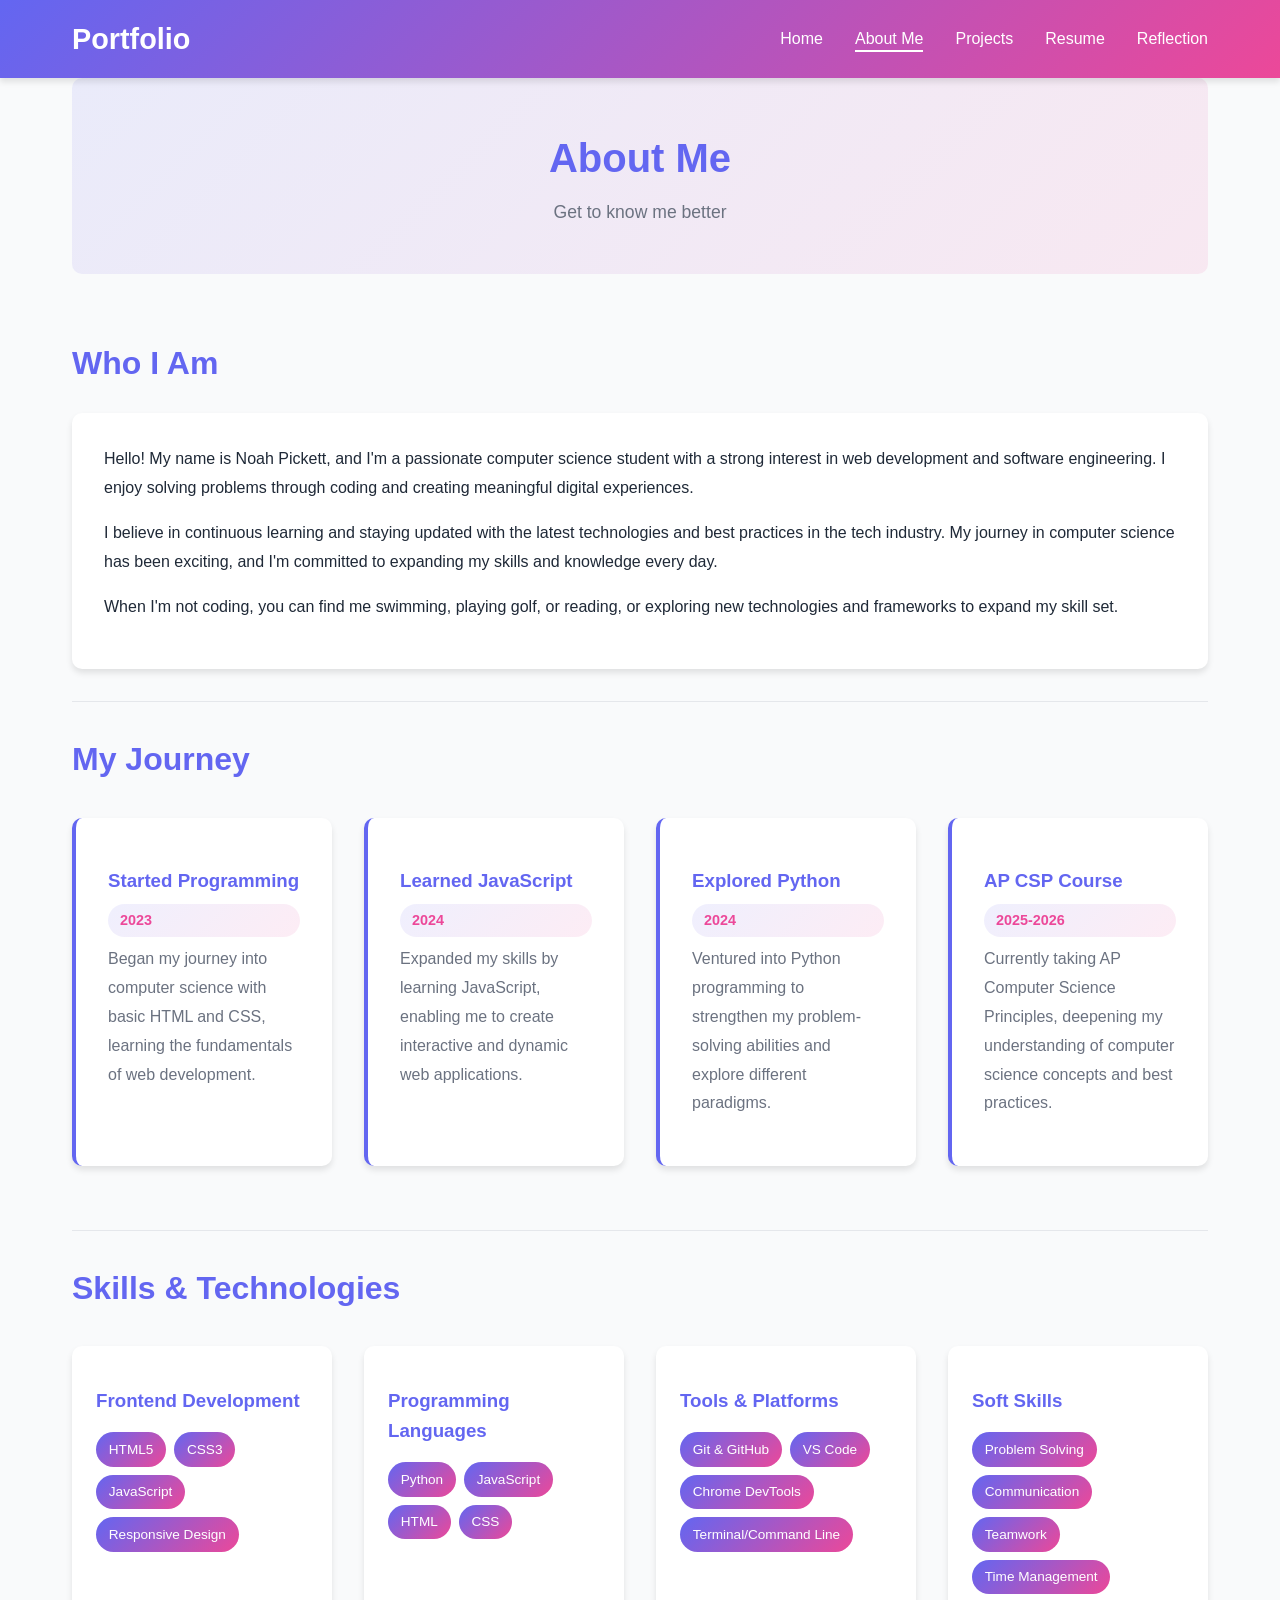
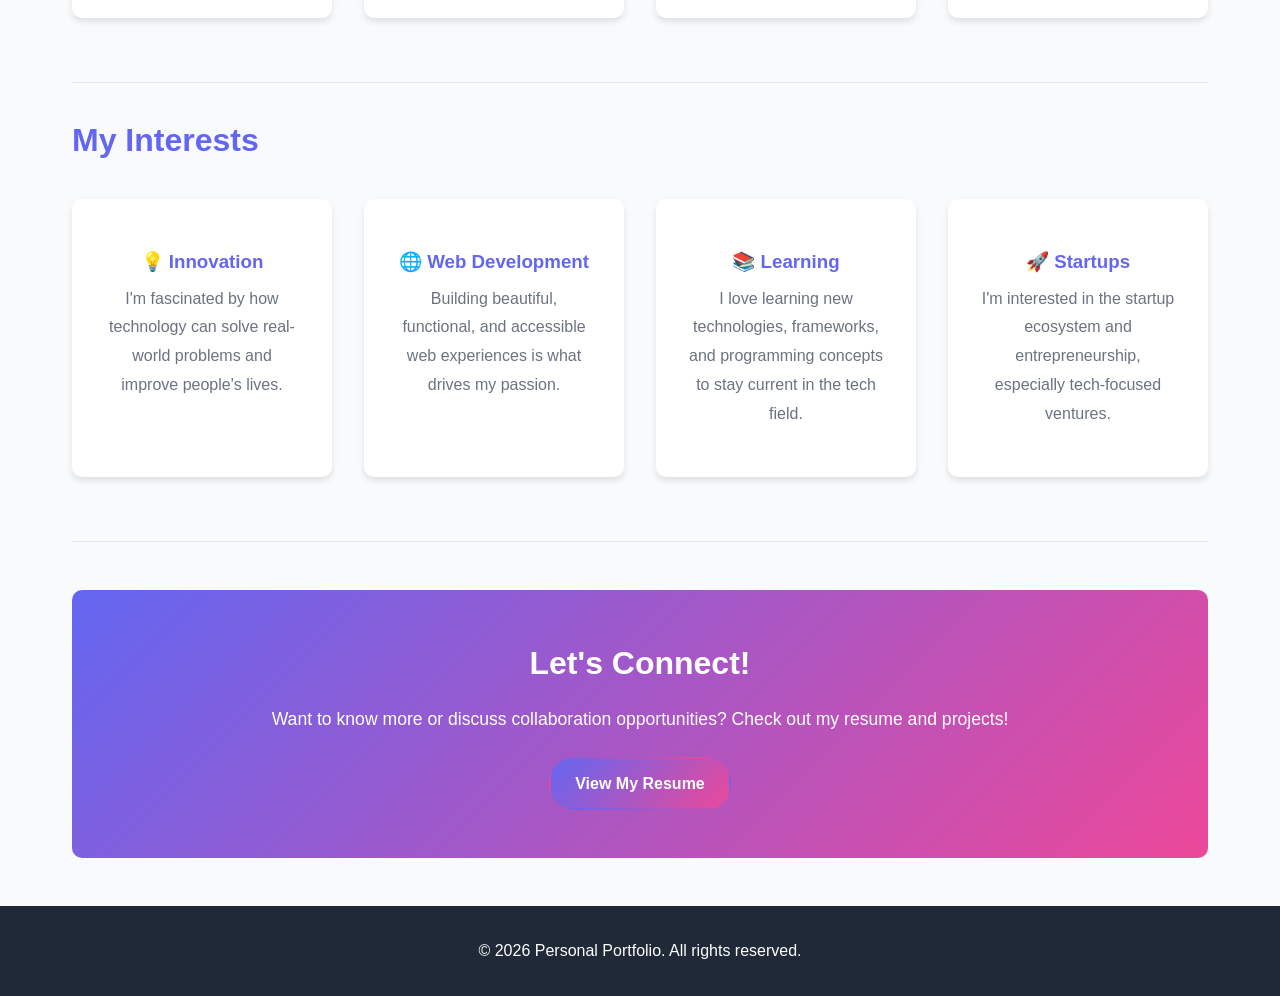
==== about.html @ c760e807 "Update about.html with personal information: name Noah Pickett and hobbies (swimming, golf, reading)" ====
<!DOCTYPE html>
<html lang="en">
<head>
    <meta charset="UTF-8">
    <meta name="viewport" content="width=device-width, initial-scale=1.0">
    <title>About Me - Personal Portfolio</title>
    <link rel="stylesheet" href="styles.css">
</head>
<body>
    <nav class="navbar">
        <div class="nav-container">
            <div class="logo">Portfolio</div>
            <ul class="nav-menu">
                <li><a href="index.html" class="nav-link">Home</a></li>
                <li><a href="about.html" class="nav-link active">About Me</a></li>
                <li><a href="projects.html" class="nav-link">Projects</a></li>
                <li><a href="resume.html" class="nav-link">Resume</a></li>
                <li><a href="reflection.html" class="nav-link">Reflection</a></li>
            </ul>
        </div>
    </nav>

    <main>
        <!-- Page Header -->
        <section class="page-header">
            <h1>About Me</h1>
            <p>Get to know me better</p>
        </section>

        <!-- Introduction -->
        <section class="content-section">
            <h2>Who I Am</h2>
            <div class="content-wrapper">
                <div class="content-text">
                    <p>Hello! My name is Noah Pickett, and I'm a passionate computer science student with a strong interest in web development and software engineering. I enjoy solving problems through coding and creating meaningful digital experiences.</p>
                    <p>I believe in continuous learning and staying updated with the latest technologies and best practices in the tech industry. My journey in computer science has been exciting, and I'm committed to expanding my skills and knowledge every day.</p>
                    <p>When I'm not coding, you can find me swimming, playing golf, or reading, or exploring new technologies and frameworks to expand my skill set.</p>
                </div>
            </div>
        </section>

        <!-- My Journey -->
        <section class="content-section">
            <h2>My Journey</h2>
            <div class="timeline">
                <div class="timeline-item">
                    <h3>Started Programming</h3>
                    <p class="year">2023</p>
                    <p>Began my journey into computer science with basic HTML and CSS, learning the fundamentals of web development.</p>
                </div>
                <div class="timeline-item">
                    <h3>Learned JavaScript</h3>
                    <p class="year">2024</p>
                    <p>Expanded my skills by learning JavaScript, enabling me to create interactive and dynamic web applications.</p>
                </div>
                <div class="timeline-item">
                    <h3>Explored Python</h3>
                    <p class="year">2024</p>
                    <p>Ventured into Python programming to strengthen my problem-solving abilities and explore different paradigms.</p>
                </div>
                <div class="timeline-item">
                    <h3>AP CSP Course</h3>
                    <p class="year">2025-2026</p>
                    <p>Currently taking AP Computer Science Principles, deepening my understanding of computer science concepts and best practices.</p>
                </div>
            </div>
        </section>

        <!-- Skills & Technologies -->
        <section class="content-section">
            <h2>Skills & Technologies</h2>
            <div class="skills-container">
                <div class="skill-category">
                    <h3>Frontend Development</h3>
                    <div class="skill-list">
                        <span class="skill-tag">HTML5</span>
                        <span class="skill-tag">CSS3</span>
                        <span class="skill-tag">JavaScript</span>
                        <span class="skill-tag">Responsive Design</span>
                    </div>
                </div>
                <div class="skill-category">
                    <h3>Programming Languages</h3>
                    <div class="skill-list">
                        <span class="skill-tag">Python</span>
                        <span class="skill-tag">JavaScript</span>
                        <span class="skill-tag">HTML</span>
                        <span class="skill-tag">CSS</span>
                    </div>
                </div>
                <div class="skill-category">
                    <h3>Tools & Platforms</h3>
                    <div class="skill-list">
                        <span class="skill-tag">Git & GitHub</span>
                        <span class="skill-tag">VS Code</span>
                        <span class="skill-tag">Chrome DevTools</span>
                        <span class="skill-tag">Terminal/Command Line</span>
                    </div>
                </div>
                <div class="skill-category">
                    <h3>Soft Skills</h3>
                    <div class="skill-list">
                        <span class="skill-tag">Problem Solving</span>
                        <span class="skill-tag">Communication</span>
                        <span class="skill-tag">Teamwork</span>
                        <span class="skill-tag">Time Management</span>
                    </div>
                </div>
            </div>
        </section>

        <!-- Interests -->
        <section class="content-section">
            <h2>My Interests</h2>
            <div class="interests-grid">
                <div class="interest-card">
                    <h3>💡 Innovation</h3>
                    <p>I'm fascinated by how technology can solve real-world problems and improve people's lives.</p>
                </div>
                <div class="interest-card">
                    <h3>🌐 Web Development</h3>
                    <p>Building beautiful, functional, and accessible web experiences is what drives my passion.</p>
                </div>
                <div class="interest-card">
                    <h3>📚 Learning</h3>
                    <p>I love learning new technologies, frameworks, and programming concepts to stay current in the tech field.</p>
                </div>
                <div class="interest-card">
                    <h3>🚀 Startups</h3>
                    <p>I'm interested in the startup ecosystem and entrepreneurship, especially tech-focused ventures.</p>
                </div>
            </div>
        </section>

        <!-- Call to Action -->
        <section class="cta">
            <h2>Let's Connect!</h2>
            <p>Want to know more or discuss collaboration opportunities? Check out my resume and projects!</p>
            <a href="resume.html" class="btn btn-primary">View My Resume</a>
        </section>
    </main>

    <footer>
        <p>&copy; 2026 Personal Portfolio. All rights reserved.</p>
    </footer>
</body>
</html>
---- styles.css ----
/* ===============================
   CSS VARIABLES & ROOT STYLES
   =============================== */

:root {
    --primary-color: #6366f1;
    --secondary-color: #ec4899;
    --text-color: #1f2937;
    --light-text: #6b7280;
    --background-color: #f9fafb;
    --white: #ffffff;
    --border-color: #e5e7eb;
    --shadow: 0 4px 6px rgba(0, 0, 0, 0.1);
    --shadow-lg: 0 10px 25px rgba(0, 0, 0, 0.1);
}

/* ===============================
   GLOBAL STYLES
   =============================== */

* {
    margin: 0;
    padding: 0;
    box-sizing: border-box;
}

html {
    scroll-behavior: smooth;
}

body {
    font-family: 'Segoe UI', Tahoma, Geneva, Verdana, sans-serif;
    color: var(--text-color);
    background-color: var(--background-color);
    line-height: 1.6;
}

hr {
    border: none;
    border-top: 2px solid var(--border-color);
    margin: 2rem 0;
}

/* ===============================
   NAVIGATION BAR
   =============================== */

.navbar {
    background: linear-gradient(135deg, var(--primary-color), var(--secondary-color));
    padding: 1rem 0;
    position: sticky;
    top: 0;
    z-index: 100;
    box-shadow: var(--shadow);
}

.nav-container {
    max-width: 1200px;
    margin: 0 auto;
    display: flex;
    justify-content: space-between;
    align-items: center;
    padding: 0 2rem;
}

.logo {
    font-size: 1.8rem;
    font-weight: bold;
    color: var(--white);
    text-decoration: none;
}

.nav-menu {
    display: flex;
    list-style: none;
    gap: 2rem;
}

.nav-link {
    color: var(--white);
    text-decoration: none;
    font-weight: 500;
    transition: opacity 0.3s ease;
    position: relative;
}

.nav-link:hover,
.nav-link.active {
    opacity: 1;
}

.nav-link.active::after {
    content: '';
    position: absolute;
    bottom: -5px;
    left: 0;
    width: 100%;
    height: 2px;
    background-color: var(--white);
}

/* ===============================
   MAIN CONTENT
   =============================== */

main {
    max-width: 1200px;
    margin: 0 auto;
    padding: 0 2rem;
}

/* ===============================
   HERO SECTION
   =============================== */

.hero {
    background: linear-gradient(135deg, rgba(99, 102, 241, 0.1), rgba(236, 72, 153, 0.1));
    padding: 6rem 2rem;
    text-align: center;
    border-radius: 10px;
    margin: 3rem 0;
    animation: fadeIn 0.8s ease-in;
}

.hero-content h1 {
    font-size: 3rem;
    margin-bottom: 1rem;
    background: linear-gradient(135deg, var(--primary-color), var(--secondary-color));
    -webkit-background-clip: text;
    -webkit-text-fill-color: transparent;
    background-clip: text;
}

.hero-content p {
    font-size: 1.3rem;
    color: var(--light-text);
    margin-bottom: 2rem;
}

.hero-buttons {
    display: flex;
    gap: 1rem;
    justify-content: center;
    flex-wrap: wrap;
}

/* ===============================
   BUTTONS
   =============================== */

.btn {
    display: inline-block;
    padding: 0.75rem 1.5rem;
    border-radius: 50px;
    text-decoration: none;
    font-weight: 600;
    transition: all 0.3s ease;
    cursor: pointer;
    border: 2px solid transparent;
}

.btn-primary {
    background: linear-gradient(135deg, var(--primary-color), var(--secondary-color));
    color: var(--white);
}

.btn-primary:hover {
    transform: translateY(-2px);
    box-shadow: var(--shadow-lg);
}

.btn-secondary {
    background: var(--white);
    color: var(--primary-color);
    border-color: var(--primary-color);
}

.btn-secondary:hover {
    background: var(--primary-color);
    color: var(--white);
}

.btn-light {
    background: var(--white);
    color: var(--primary-color);
}

.btn-light:hover {
    background: var(--primary-color);
    color: var(--white);
}

/* ===============================
   HIGHLIGHTS SECTION
   =============================== */

.highlights {
    padding: 3rem 0;
    text-align: center;
}

.highlights h2 {
    font-size: 2rem;
    margin-bottom: 2rem;
    color: var(--primary-color);
}

.highlights-grid {
    display: grid;
    grid-template-columns: repeat(auto-fit, minmax(250px, 1fr));
    gap: 2rem;
    margin: 2rem 0;
}

.highlight-card {
    background: var(--white);
    padding: 2rem;
    border-radius: 10px;
    box-shadow: var(--shadow);
    transition: all 0.3s ease;
}

.highlight-card:hover {
    transform: translateY(-5px);
    box-shadow: var(--shadow-lg);
}

.highlight-icon {
    font-size: 2.5rem;
    margin-bottom: 1rem;
}

.highlight-card h3 {
    margin-bottom: 0.5rem;
    color: var(--primary-color);
}

.highlight-card p {
    color: var(--light-text);
    font-size: 0.95rem;
}

/* ===============================
   PREVIEW SECTION
   =============================== */

.preview {
    padding: 3rem 0;
    text-align: center;
}

.preview h2 {
    font-size: 2rem;
    margin-bottom: 0.5rem;
    color: var(--primary-color);
}

.section-subtitle {
    color: var(--light-text);
    margin-bottom: 2rem;
    font-size: 1.05rem;
}

.projects-preview {
    display: grid;
    grid-template-columns: repeat(auto-fit, minmax(280px, 1fr));
    gap: 2rem;
    margin: 2rem 0;
}

.project-preview-card {
    background: var(--white);
    padding: 2rem;
    border-radius: 10px;
    box-shadow: var(--shadow);
    text-align: left;
    transition: all 0.3s ease;
}

.project-preview-card:hover {
    transform: translateY(-5px);
    box-shadow: var(--shadow-lg);
    border-left: 4px solid var(--primary-color);
}

.project-preview-card h3 {
    color: var(--primary-color);
    margin-bottom: 0.5rem;
}

.project-preview-card p {
    color: var(--light-text);
    margin-bottom: 1rem;
}

.tech-tag {
    display: inline-block;
    background: linear-gradient(135deg, rgba(99, 102, 241, 0.1), rgba(236, 72, 153, 0.1));
    color: var(--primary-color);
    padding: 0.25rem 0.75rem;
    border-radius: 20px;
    font-size: 0.8rem;
    margin-right: 0.5rem;
    margin-bottom: 0.5rem;
}

.center-button {
    text-align: center;
    margin-top: 2rem;
}

/* ===============================
   CTA SECTION
   =============================== */

.cta {
    background: linear-gradient(135deg, var(--primary-color), var(--secondary-color));
    color: var(--white);
    padding: 3rem 2rem;
    border-radius: 10px;
    text-align: center;
    margin: 3rem 0;
    animation: fadeIn 0.8s ease-in;
}

.cta h2 {
    font-size: 2rem;
    margin-bottom: 1rem;
}

.cta p {
    font-size: 1.1rem;
    margin-bottom: 1.5rem;
}

.cta-buttons {
    display: flex;
    gap: 1rem;
    justify-content: center;
    flex-wrap: wrap;
}

/* ===============================
   PAGE HEADER
   =============================== */

.page-header {
    text-align: center;
    padding: 3rem 0;
    background: linear-gradient(135deg, rgba(99, 102, 241, 0.1), rgba(236, 72, 153, 0.1));
    border-radius: 10px;
    margin-bottom: 2rem;
}

.page-header h1 {
    font-size: 2.5rem;
    color: var(--primary-color);
    margin-bottom: 0.5rem;
}

.page-header p {
    color: var(--light-text);
    font-size: 1.1rem;
}

/* ===============================
   CONTENT SECTION
   =============================== */

.content-section {
    padding: 2rem 0;
    border-bottom: 1px solid var(--border-color);
}

.content-section h2 {
    font-size: 2rem;
    color: var(--primary-color);
    margin-bottom: 1.5rem;
}

.content-section h3 {
    color: var(--primary-color);
    margin-top: 1rem;
    margin-bottom: 0.5rem;
}

.content-section p {
    color: var(--text-color);
    line-height: 1.8;
    margin-bottom: 1rem;
}

.content-section ul {
    margin-left: 2rem;
    color: var(--text-color);
}

.content-section li {
    margin-bottom: 0.5rem;
}

.content-wrapper {
    background: var(--white);
    padding: 2rem;
    border-radius: 10px;
    box-shadow: var(--shadow);
}

/* ===============================
   TIMELINE
   =============================== */

.timeline {
    display: grid;
    grid-template-columns: repeat(auto-fit, minmax(250px, 1fr));
    gap: 2rem;
    margin: 2rem 0;
}

.timeline-item {
    background: var(--white);
    padding: 2rem;
    border-radius: 10px;
    border-left: 4px solid var(--primary-color);
    box-shadow: var(--shadow);
    transition: all 0.3s ease;
}

.timeline-item:hover {
    transform: translateX(5px);
    box-shadow: var(--shadow-lg);
}

.timeline-item h3 {
    color: var(--primary-color);
    margin-bottom: 0.5rem;
}

.timeline-item .year {
    font-weight: bold;
    color: var(--secondary-color);
    margin-bottom: 0.5rem;
}

.timeline-item p {
    color: var(--light-text);
}

/* ===============================
   SKILLS
   =============================== */

.skills-container {
    display: grid;
    grid-template-columns: repeat(auto-fit, minmax(250px, 1fr));
    gap: 2rem;
    margin: 2rem 0;
}

.skill-category {
    background: var(--white);
    padding: 1.5rem;
    border-radius: 10px;
    box-shadow: var(--shadow);
}

.skill-category h3 {
    margin-bottom: 1rem;
    color: var(--primary-color);
}

.skill-list {
    display: flex;
    flex-wrap: wrap;
    gap: 0.5rem;
}

.skill-tag {
    display: inline-block;
    background: linear-gradient(135deg, var(--primary-color), var(--secondary-color));
    color: var(--white);
    padding: 0.4rem 0.8rem;
    border-radius: 20px;
    font-size: 0.85rem;
    font-weight: 500;
    transition: all 0.3s ease;
}

.skill-tag:hover {
    transform: scale(1.1);
}

/* ===============================
   INTERESTS GRID
   =============================== */

.interests-grid {
    display: grid;
    grid-template-columns: repeat(auto-fit, minmax(250px, 1fr));
    gap: 2rem;
    margin: 2rem 0;
}

.interest-card {
    background: var(--white);
    padding: 2rem;
    border-radius: 10px;
    box-shadow: var(--shadow);
    text-align: center;
    transition: all 0.3s ease;
}

.interest-card:hover {
    transform: translateY(-5px);
    box-shadow: var(--shadow-lg);
    border-top: 4px solid var(--secondary-color);
}

.interest-card h3 {
    color: var(--primary-color);
    margin-bottom: 0.5rem;
}

.interest-card p {
    color: var(--light-text);
}

/* ===============================
   PROJECTS GRID
   =============================== */

.projects-section {
    padding: 2rem 0;
}

.projects-grid {
    display: grid;
    grid-template-columns: repeat(auto-fit, minmax(350px, 1fr));
    gap: 2rem;
    margin: 2rem 0;
}

.project-card {
    background: var(--white);
    border-radius: 10px;
    box-shadow: var(--shadow);
    overflow: hidden;
    transition: all 0.3s ease;
}

.project-card:hover {
    transform: translateY(-10px);
    box-shadow: var(--shadow-lg);
}

.project-header {
    background: linear-gradient(135deg, var(--primary-color), var(--secondary-color));
    color: var(--white);
    padding: 1.5rem;
    display: flex;
    justify-content: space-between;
    align-items: center;
}

.project-header h3 {
    color: var(--white);
    margin: 0;
}

.project-date {
    background: rgba(255, 255, 255, 0.2);
    padding: 0.25rem 0.75rem;
    border-radius: 20px;
    font-size: 0.9rem;
}

.project-body {
    padding: 1.5rem;
}

.project-body p {
    color: var(--light-text);
    margin-bottom: 1rem;
}

.project-tech {
    display: flex;
    flex-wrap: wrap;
    gap: 0.5rem;
    margin-bottom: 1rem;
}

.project-tech .tech {
    background: linear-gradient(135deg, rgba(99, 102, 241, 0.1), rgba(236, 72, 153, 0.1));
    color: var(--primary-color);
    padding: 0.3rem 0.7rem;
    border-radius: 15px;
    font-size: 0.8rem;
    font-weight: 500;
}

.project-description {
    font-size: 0.95rem;
    color: var(--text-color);
}

/* ===============================
   HIGHLIGHTS LIST
   =============================== */

.highlights-list {
    list-style: none;
    margin-left: 0;
}

.highlights-list li {
    padding: 0.5rem 0;
    padding-left: 2rem;
    position: relative;
    color: var(--text-color);
}

.highlights-list li:before {
    content: "✓";
    position: absolute;
    left: 0;
    color: var(--primary-color);
    font-weight: bold;
}

/* ===============================
   RESUME STYLES
   =============================== */

.resume-container {
    background: var(--white);
    padding: 2rem;
    border-radius: 10px;
    box-shadow: var(--shadow);
    margin: 2rem 0;
}

.resume-section {
    margin-bottom: 2rem;
    border-bottom: 1px solid var(--border-color);
    padding-bottom: 2rem;
}

.resume-section:last-child {
    border-bottom: none;
}

.resume-section h2 {
    font-size: 1.8rem;
    color: var(--primary-color);
    margin-bottom: 1rem;
}

.contact-section h2 {
    font-size: 2rem;
    color: var(--primary-color);
    margin-bottom: 1rem;
}

.contact-info {
    display: grid;
    grid-template-columns: repeat(auto-fit, minmax(200px, 1fr));
    gap: 1rem;
}

.contact-info p {
    color: var(--text-color);
}

.contact-info a {
    color: var(--primary-color);
    text-decoration: none;
}

.contact-info a:hover {
    text-decoration: underline;
}

.resume-item {
    margin-bottom: 1.5rem;
}

.item-header {
    display: flex;
    justify-content: space-between;
    align-items: start;
    margin-bottom: 0.5rem;
}

.item-header h3 {
    color: var(--primary-color);
    font-size: 1.1rem;
    margin: 0;
}

.year {
    background: linear-gradient(135deg, rgba(99, 102, 241, 0.1), rgba(236, 72, 153, 0.1));
    color: var(--primary-color);
    padding: 0.25rem 0.75rem;
    border-radius: 20px;
    font-size: 0.9rem;
    font-weight: 600;
    white-space: nowrap;
}

.resume-item p {
    color: var(--light-text);
    margin-bottom: 0.5rem;
}

.resume-item ul {
    list-style: none;
    margin-left: 0;
}

.resume-item li {
    color: var(--text-color);
    margin-bottom: 0.4rem;
    padding-left: 1.5rem;
    position: relative;
}

.resume-item li:before {
    content: "•";
    position: absolute;
    left: 0;
    color: var(--primary-color);
    font-weight: bold;
}

.skills-two-column {
    display: grid;
    grid-template-columns: repeat(auto-fit, minmax(250px, 1fr));
    gap: 2rem;
    margin: 1rem 0;
}

.skill-group {
    background: linear-gradient(135deg, rgba(99, 102, 241, 0.05), rgba(236, 72, 153, 0.05));
    padding: 1.5rem;
    border-radius: 10px;
    border-left: 4px solid var(--primary-color);
}

.skill-group h3 {
    color: var(--primary-color);
    margin-bottom: 0.5rem;
    font-size: 1rem;
}

.skill-group p {
    color: var(--text-color);
}

/* ===============================
   REFLECTION STYLES
   =============================== */

.learning-cards {
    display: grid;
    grid-template-columns: repeat(auto-fit, minmax(250px, 1fr));
    gap: 2rem;
    margin: 2rem 0;
}

.learning-card {
    background: var(--white);
    padding: 2rem;
    border-radius: 10px;
    box-shadow: var(--shadow);
    border-top: 4px solid var(--primary-color);
    transition: all 0.3s ease;
}

.learning-card:hover {
    transform: translateY(-5px);
    box-shadow: var(--shadow-lg);
}

.learning-card h3 {
    color: var(--primary-color);
    margin-bottom: 0.5rem;
}

.learning-card p {
    color: var(--light-text);
    font-size: 0.95rem;
}

.challenge-section {
    display: grid;
    gap: 2rem;
    margin: 2rem 0;
}

.challenge-item {
    background: var(--white);
    padding: 2rem;
    border-radius: 10px;
    box-shadow: var(--shadow);
    border-left: 4px solid var(--secondary-color);
}

.challenge-item h3 {
    color: var(--primary-color);
    margin-bottom: 1rem;
}

.challenge-item p {
    margin-bottom: 1rem;
}

.challenge-item strong {
    color: var(--primary-color);
}

.accomplishments {
    display: grid;
    grid-template-columns: repeat(auto-fit, minmax(250px, 1fr));
    gap: 2rem;
    margin: 2rem 0;
}

.accomplishment-item {
    background: var(--white);
    padding: 2rem;
    border-radius: 10px;
    box-shadow: var(--shadow);
    text-align: center;
    transition: all 0.3s ease;
}

.accomplishment-item:hover {
    transform: scale(1.05);
    box-shadow: var(--shadow-lg);
}

.accomplishment-icon {
    font-size: 2rem;
    margin-bottom: 1rem;
}

.accomplishment-item h3 {
    color: var(--primary-color);
    margin-bottom: 0.5rem;
}

.accomplishment-item p {
    color: var(--light-text);
}

.future-goals {
    background: linear-gradient(135deg, rgba(99, 102, 241, 0.1), rgba(236, 72, 153, 0.1));
    padding: 2rem;
    border-radius: 10px;
    margin: 1rem 0;
}

.future-goals h3 {
    color: var(--primary-color);
    margin-top: 1rem;
    margin-bottom: 0.5rem;
}

.future-goals ul {
    list-style: none;
    margin-left: 0;
    padding-left: 0;
}

.future-goals li {
    color: var(--text-color);
    margin-bottom: 0.5rem;
    padding-left: 1.5rem;
    position: relative;
}

.future-goals li:before {
    content: "→";
    position: absolute;
    left: 0;
    color: var(--secondary-color);
    font-weight: bold;
}

.advice-section {
    display: grid;
    grid-template-columns: repeat(auto-fit, minmax(280px, 1fr));
    gap: 2rem;
    margin: 2rem 0;
}

.advice-card {
    background: var(--white);
    padding: 1.5rem;
    border-radius: 10px;
    box-shadow: var(--shadow);
    border-top: 4px solid var(--secondary-color);
    transition: all 0.3s ease;
}

.advice-card:hover {
    transform: translateY(-5px);
    box-shadow: var(--shadow-lg);
}

.advice-card h3 {
    color: var(--primary-color);
    margin-bottom: 0.5rem;
}

.advice-card p {
    color: var(--light-text);
    font-size: 0.95rem;
}

.final-thoughts {
    text-align: center;
    background: linear-gradient(135deg, rgba(99, 102, 241, 0.1), rgba(236, 72, 153, 0.1));
    padding: 2rem;
    border-radius: 10px;
    margin: 2rem 0;
}

.final-thoughts p {
    font-size: 1.05rem;
    line-height: 1.8;
    color: var(--text-color);
}

/* ===============================
   FOOTER
   =============================== */

footer {
    background: var(--text-color);
    color: var(--white);
    text-align: center;
    padding: 2rem;
    margin-top: 3rem;
}

/* ===============================
   ANIMATIONS
   =============================== */

@keyframes fadeIn {
    from {
        opacity: 0;
        transform: translateY(20px);
    }
    to {
        opacity: 1;
        transform: translateY(0);
    }
}

/* ===============================
   RESPONSIVE DESIGN
   =============================== */

/* Tablets (768px and up) */
@media (max-width: 768px) {
    .nav-container {
        flex-direction: column;
        gap: 1rem;
    }

    .nav-menu {
        flex-wrap: wrap;
        justify-content: center;
        gap: 1rem;
    }

    .hero-content h1 {
        font-size: 2rem;
    }

    .page-header h1 {
        font-size: 2rem;
    }

    .projects-grid,
    .highlights-grid,
    .skills-container,
    .interests-grid,
    .learning-cards,
    .accomplishments,
    .advice-section {
        grid-template-columns: 1fr;
    }

    .project-header {
        flex-direction: column;
        align-items: flex-start;
    }

    .project-header h3 {
        margin-bottom: 0.5rem;
    }

    .item-header {
        flex-direction: column;
    }

    .year {
        margin-top: 0.5rem;
    }

    .hero-buttons,
    .cta-buttons {
        flex-direction: column;
        align-items: center;
    }

    .btn {
        width: 100%;
        text-align: center;
    }
}

/* Mobile (480px and down) */
@media (max-width: 480px) {
    main {
        padding: 0 1rem;
    }

    .nav-container {
        padding: 0 1rem;
    }

    .nav-menu {
        gap: 0.5rem;
        font-size: 0.9rem;
    }

    .hero {
        padding: 2rem 1rem;
    }

    .hero-content h1 {
        font-size: 1.5rem;
    }

    .hero-content p {
        font-size: 1rem;
    }

    .highlights h2,
    .preview h2 {
        font-size: 1.5rem;
    }

    .page-header {
        padding: 2rem 1rem;
    }

    .page-header h1 {
        font-size: 1.5rem;
    }

    .resume-container,
    .contact-info {
        grid-template-columns: 1fr;
    }

    .resume-item {
        margin-bottom: 1rem;
    }

    .cta {
        padding: 2rem 1rem;
    }

    .cta h2 {
        font-size: 1.5rem;
    }

    footer {
        padding: 1.5rem 1rem;
    }
}
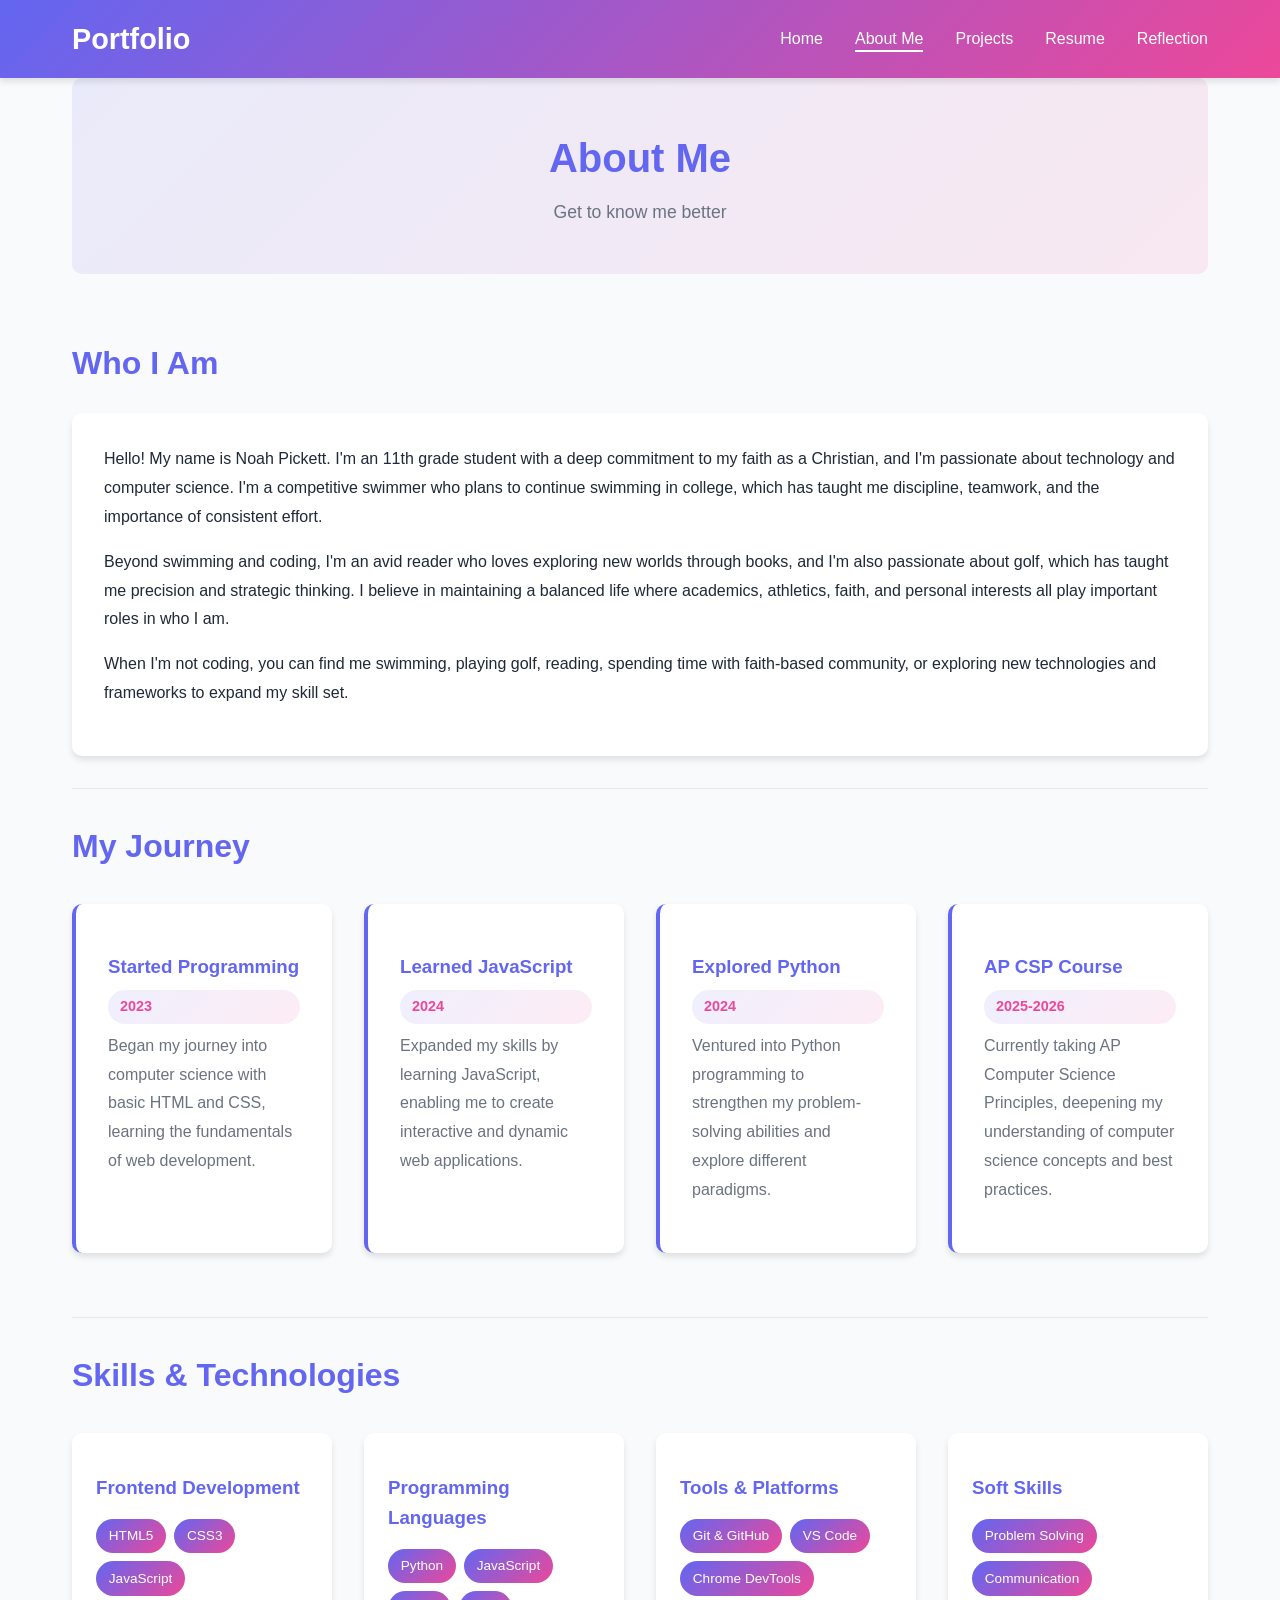
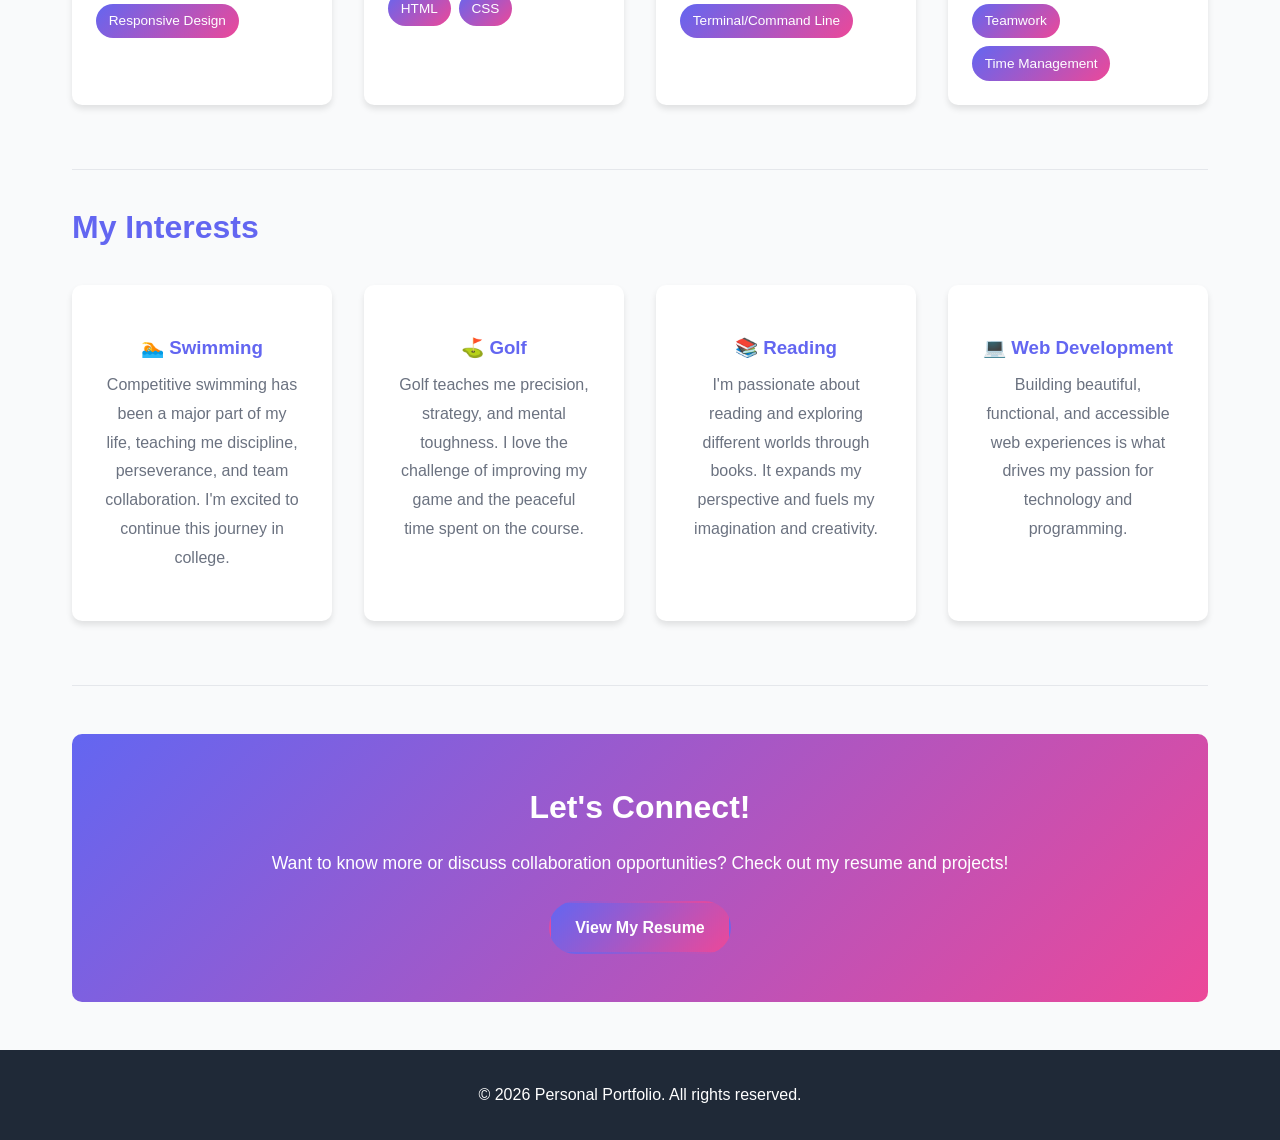
==== commit 53d7c4ea: "Update About page with Noah Pickett's personal background, interests, and passions" ====
--- a/about.html
+++ b/about.html
@@ -32,9 +32,9 @@
             <h2>Who I Am</h2>
             <div class="content-wrapper">
                 <div class="content-text">
-                    <p>Hello! My name is Noah Pickett, and I'm a passionate computer science student with a strong interest in web development and software engineering. I enjoy solving problems through coding and creating meaningful digital experiences.</p>
-                    <p>I believe in continuous learning and staying updated with the latest technologies and best practices in the tech industry. My journey in computer science has been exciting, and I'm committed to expanding my skills and knowledge every day.</p>
-                    <p>When I'm not coding, you can find me swimming, playing golf, or reading, or exploring new technologies and frameworks to expand my skill set.</p>
+                    <p>Hello! My name is Noah Pickett. I'm an 11th grade student with a deep commitment to my faith as a Christian, and I'm passionate about technology and computer science. I'm a competitive swimmer who plans to continue swimming in college, which has taught me discipline, teamwork, and the importance of consistent effort.</p>
+                    <p>Beyond swimming and coding, I'm an avid reader who loves exploring new worlds through books, and I'm also passionate about golf, which has taught me precision and strategic thinking. I believe in maintaining a balanced life where academics, athletics, faith, and personal interests all play important roles in who I am.</p>
+                    <p>When I'm not coding, you can find me swimming, playing golf, reading, spending time with faith-based community, or exploring new technologies and frameworks to expand my skill set.</p>
                 </div>
             </div>
         </section>
@@ -114,20 +114,20 @@
             <h2>My Interests</h2>
             <div class="interests-grid">
                 <div class="interest-card">
-                    <h3>💡 Innovation</h3>
-                    <p>I'm fascinated by how technology can solve real-world problems and improve people's lives.</p>
+                    <h3>🏊 Swimming</h3>
+                    <p>Competitive swimming has been a major part of my life, teaching me discipline, perseverance, and team collaboration. I'm excited to continue this journey in college.</p>
                 </div>
                 <div class="interest-card">
-                    <h3>🌐 Web Development</h3>
-                    <p>Building beautiful, functional, and accessible web experiences is what drives my passion.</p>
+                    <h3>⛳ Golf</h3>
+                    <p>Golf teaches me precision, strategy, and mental toughness. I love the challenge of improving my game and the peaceful time spent on the course.</p>
                 </div>
                 <div class="interest-card">
-                    <h3>📚 Learning</h3>
-                    <p>I love learning new technologies, frameworks, and programming concepts to stay current in the tech field.</p>
+                    <h3>📚 Reading</h3>
+                    <p>I'm passionate about reading and exploring different worlds through books. It expands my perspective and fuels my imagination and creativity.</p>
                 </div>
                 <div class="interest-card">
-                    <h3>🚀 Startups</h3>
-                    <p>I'm interested in the startup ecosystem and entrepreneurship, especially tech-focused ventures.</p>
+                    <h3>💻 Web Development</h3>
+                    <p>Building beautiful, functional, and accessible web experiences is what drives my passion for technology and programming.</p>
                 </div>
             </div>
         </section>
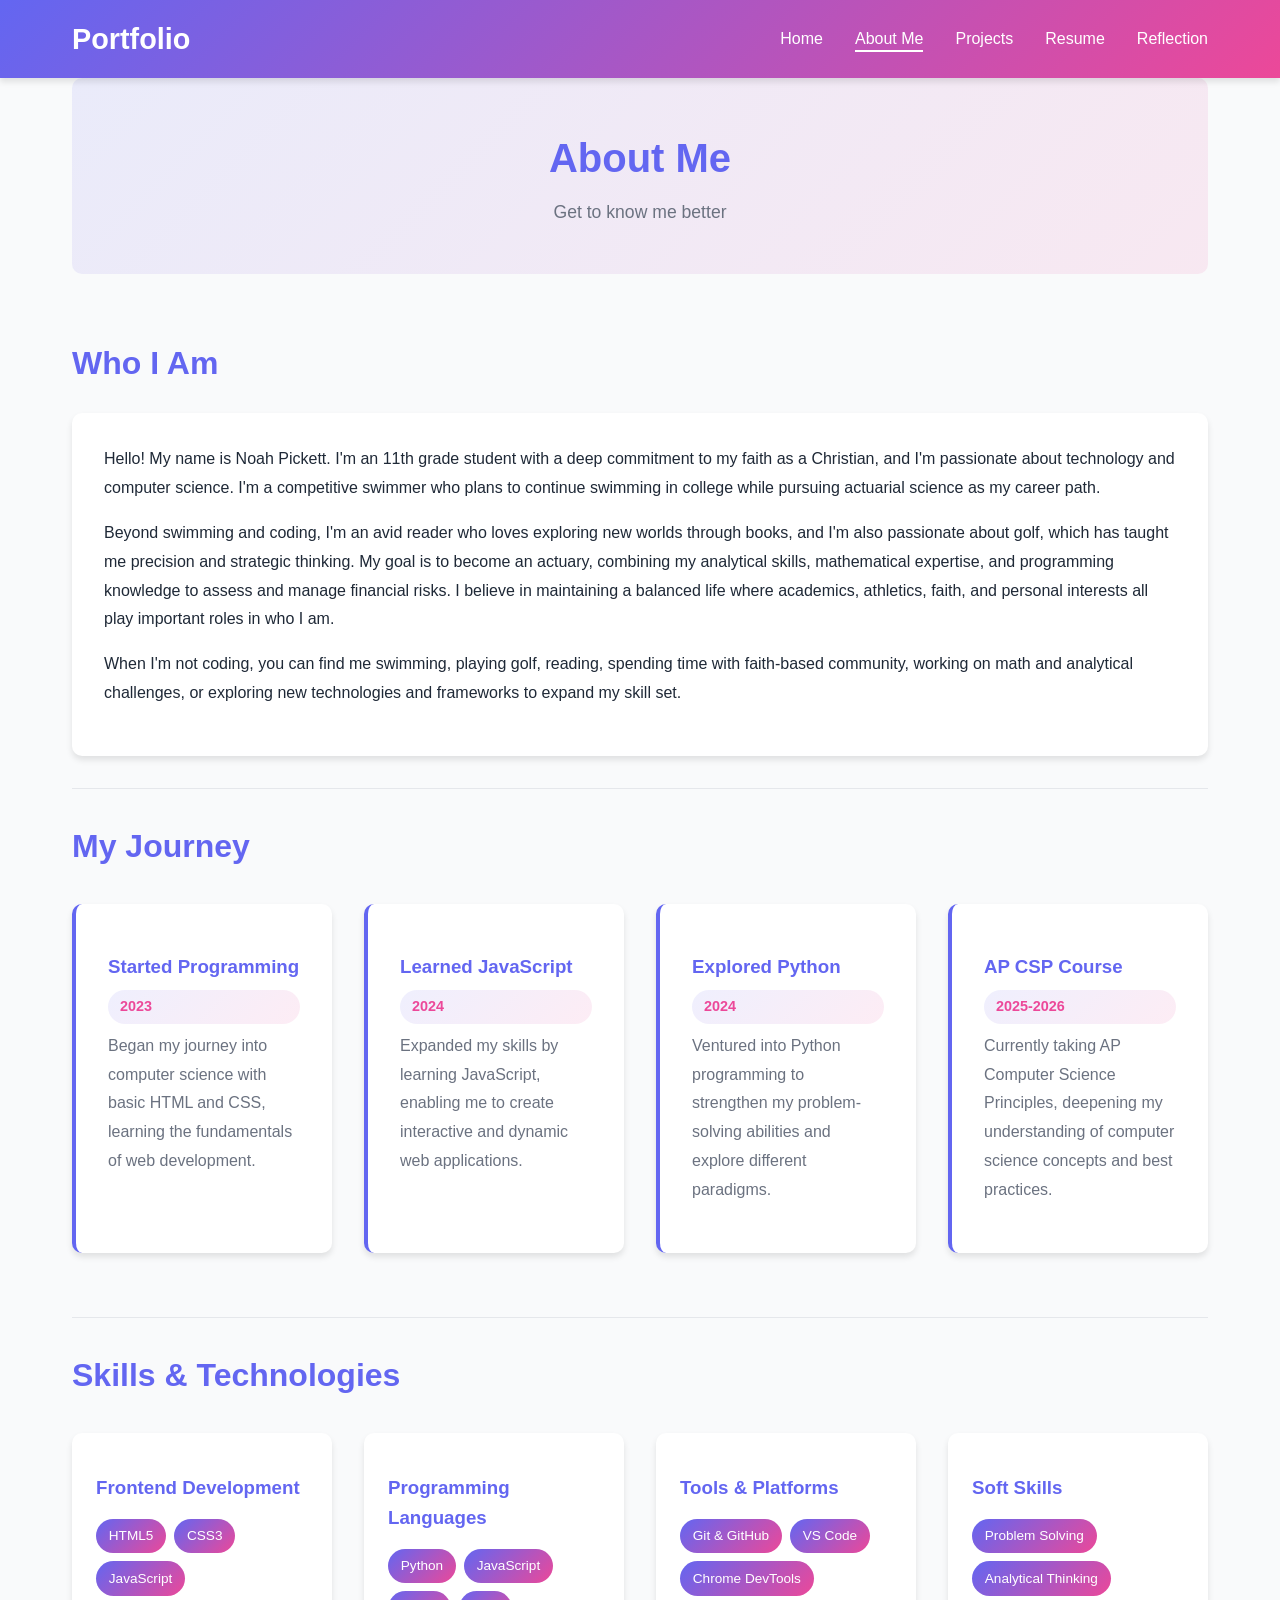
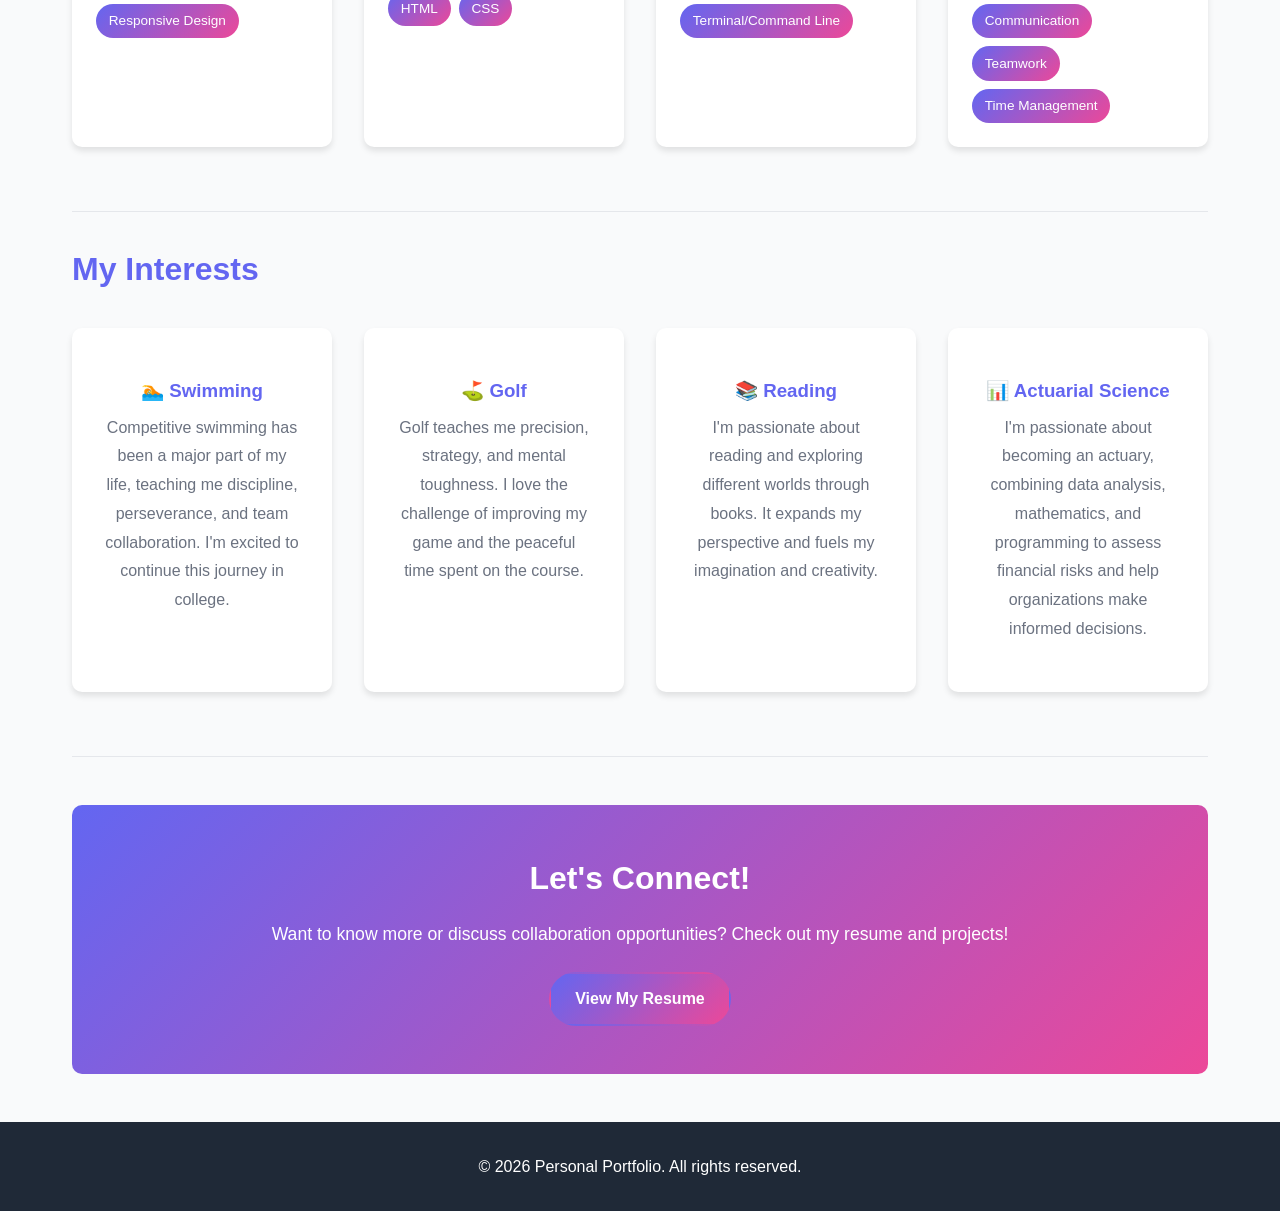
==== commit 3b84bbfd: "Add actuarial science career goal to portfolio" ====
--- a/about.html
+++ b/about.html
@@ -32,9 +32,9 @@
             <h2>Who I Am</h2>
             <div class="content-wrapper">
                 <div class="content-text">
-                    <p>Hello! My name is Noah Pickett. I'm an 11th grade student with a deep commitment to my faith as a Christian, and I'm passionate about technology and computer science. I'm a competitive swimmer who plans to continue swimming in college, which has taught me discipline, teamwork, and the importance of consistent effort.</p>
-                    <p>Beyond swimming and coding, I'm an avid reader who loves exploring new worlds through books, and I'm also passionate about golf, which has taught me precision and strategic thinking. I believe in maintaining a balanced life where academics, athletics, faith, and personal interests all play important roles in who I am.</p>
-                    <p>When I'm not coding, you can find me swimming, playing golf, reading, spending time with faith-based community, or exploring new technologies and frameworks to expand my skill set.</p>
+                    <p>Hello! My name is Noah Pickett. I'm an 11th grade student with a deep commitment to my faith as a Christian, and I'm passionate about technology and computer science. I'm a competitive swimmer who plans to continue swimming in college while pursuing actuarial science as my career path.</p>
+                    <p>Beyond swimming and coding, I'm an avid reader who loves exploring new worlds through books, and I'm also passionate about golf, which has taught me precision and strategic thinking. My goal is to become an actuary, combining my analytical skills, mathematical expertise, and programming knowledge to assess and manage financial risks. I believe in maintaining a balanced life where academics, athletics, faith, and personal interests all play important roles in who I am.</p>
+                    <p>When I'm not coding, you can find me swimming, playing golf, reading, spending time with faith-based community, working on math and analytical challenges, or exploring new technologies and frameworks to expand my skill set.</p>
                 </div>
             </div>
         </section>
@@ -101,6 +101,7 @@
                     <h3>Soft Skills</h3>
                     <div class="skill-list">
                         <span class="skill-tag">Problem Solving</span>
+                        <span class="skill-tag">Analytical Thinking</span>
                         <span class="skill-tag">Communication</span>
                         <span class="skill-tag">Teamwork</span>
                         <span class="skill-tag">Time Management</span>
@@ -126,8 +127,8 @@
                     <p>I'm passionate about reading and exploring different worlds through books. It expands my perspective and fuels my imagination and creativity.</p>
                 </div>
                 <div class="interest-card">
-                    <h3>💻 Web Development</h3>
-                    <p>Building beautiful, functional, and accessible web experiences is what drives my passion for technology and programming.</p>
+                    <h3>📊 Actuarial Science</h3>
+                    <p>I'm passionate about becoming an actuary, combining data analysis, mathematics, and programming to assess financial risks and help organizations make informed decisions.</p>
                 </div>
             </div>
         </section>
@@ -144,4 +145,4 @@
         <p>&copy; 2026 Personal Portfolio. All rights reserved.</p>
     </footer>
 </body>
-</html>
+</html>
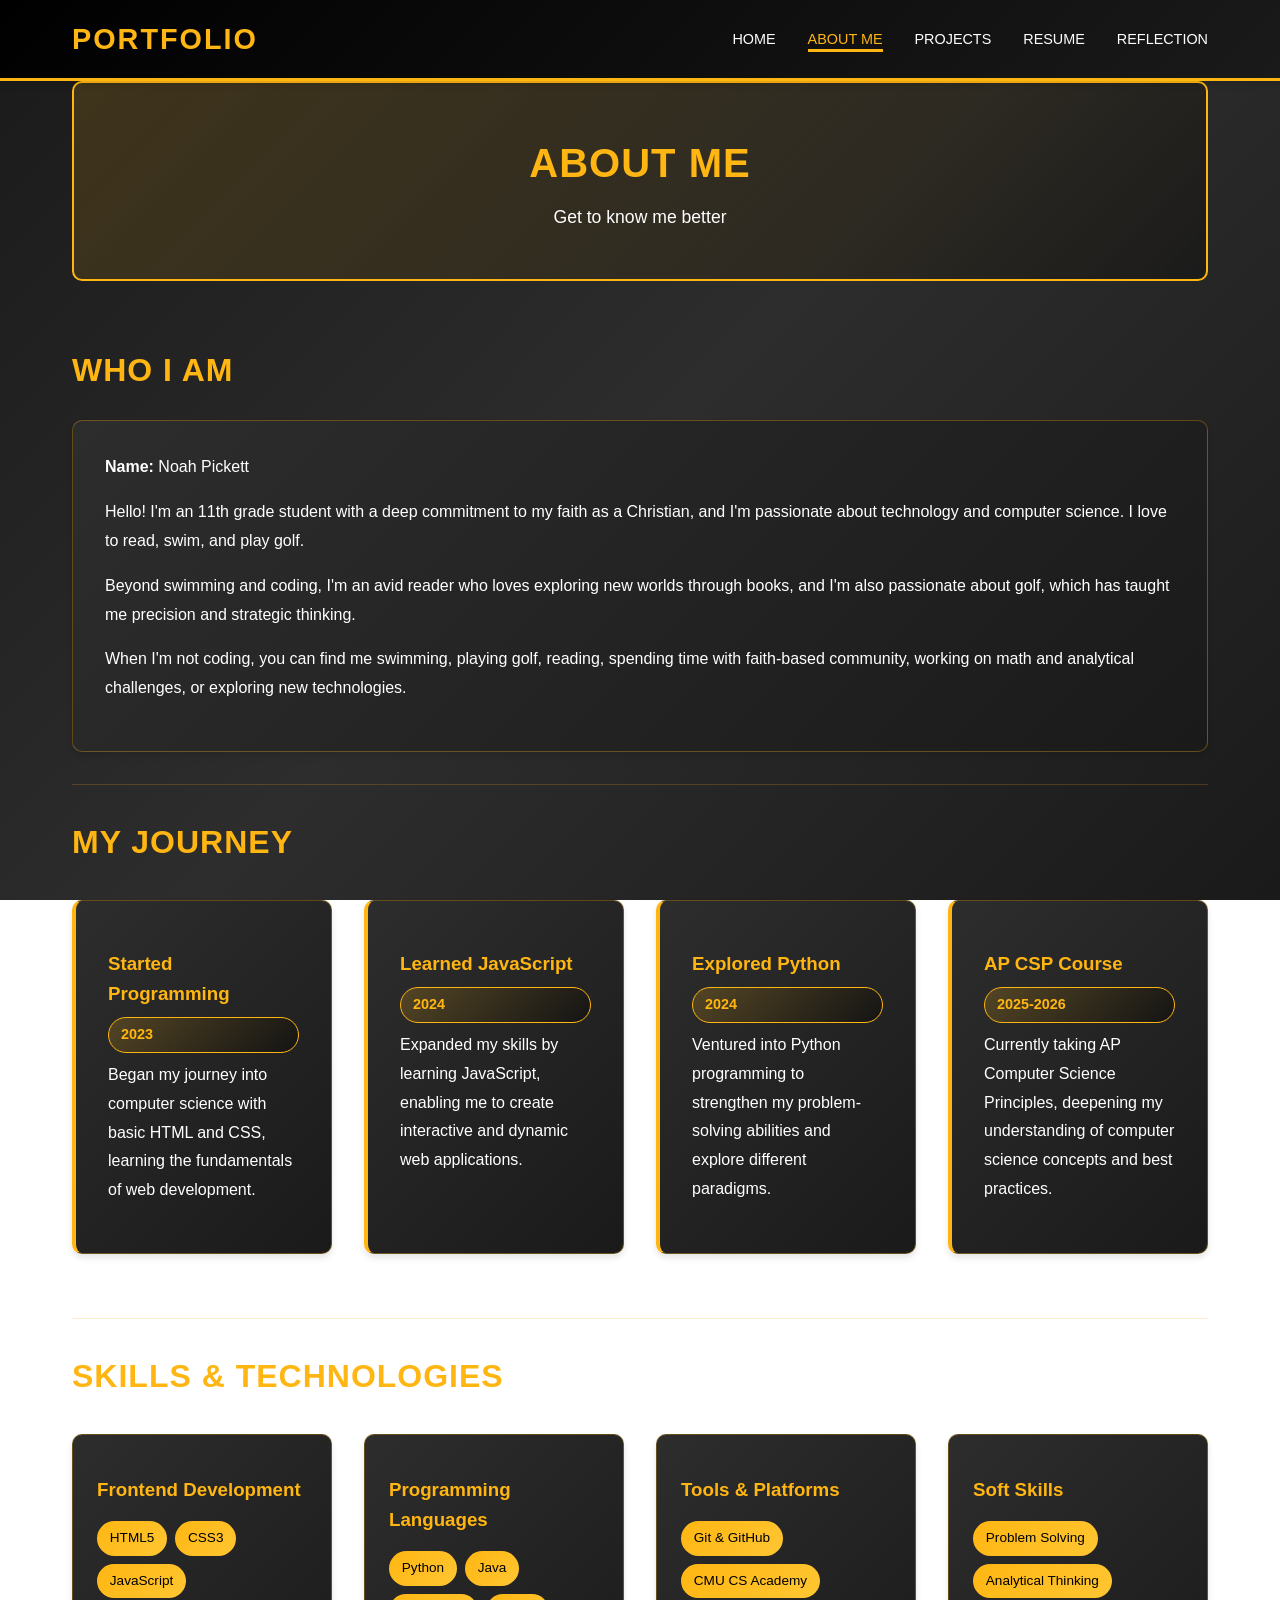
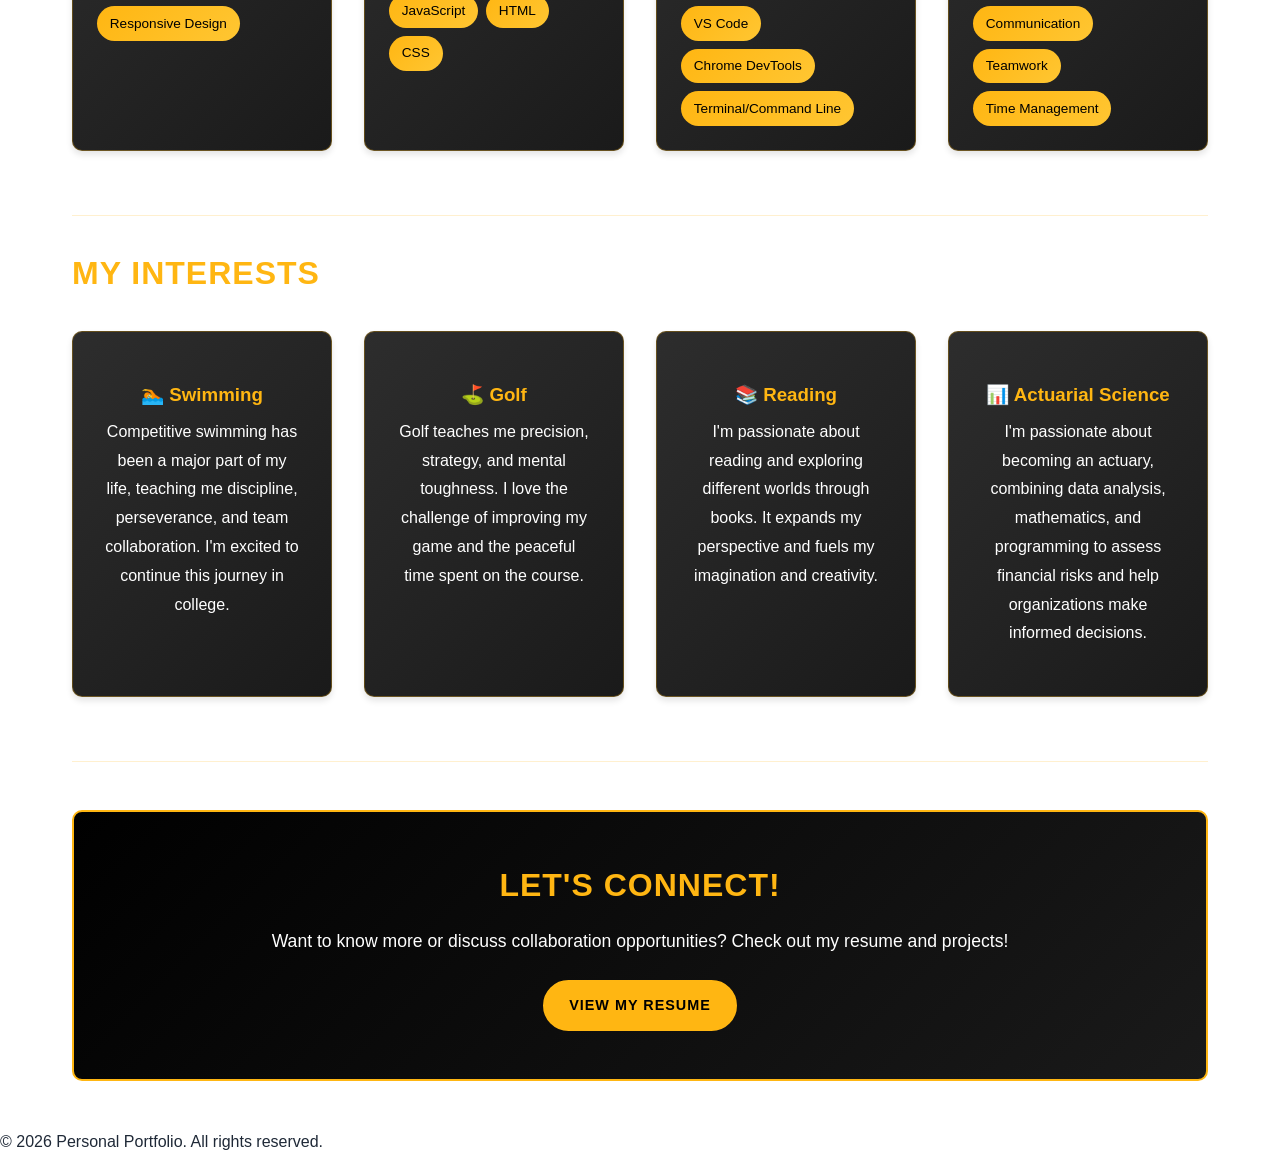
==== commit dde43291: "Update about.html with information from README" ====
--- a/about.html
+++ b/about.html
@@ -32,9 +32,10 @@
             <h2>Who I Am</h2>
             <div class="content-wrapper">
                 <div class="content-text">
-                    <p>Hello! My name is Noah Pickett. I'm an 11th grade student with a deep commitment to my faith as a Christian, and I'm passionate about technology and computer science. I'm a competitive swimmer who plans to continue swimming in college while pursuing actuarial science as my career path.</p>
-                    <p>Beyond swimming and coding, I'm an avid reader who loves exploring new worlds through books, and I'm also passionate about golf, which has taught me precision and strategic thinking. My goal is to become an actuary, combining my analytical skills, mathematical expertise, and programming knowledge to assess and manage financial risks. I believe in maintaining a balanced life where academics, athletics, faith, and personal interests all play important roles in who I am.</p>
-                    <p>When I'm not coding, you can find me swimming, playing golf, reading, spending time with faith-based community, working on math and analytical challenges, or exploring new technologies and frameworks to expand my skill set.</p>
+                    <p><strong>Name:</strong> Noah Pickett</p>
+                    <p>Hello! I'm an 11th grade student with a deep commitment to my faith as a Christian, and I'm passionate about technology and computer science. I love to read, swim, and play golf.</p>
+                    <p>Beyond swimming and coding, I'm an avid reader who loves exploring new worlds through books, and I'm also passionate about golf, which has taught me precision and strategic thinking.</p>
+                    <p>When I'm not coding, you can find me swimming, playing golf, reading, spending time with faith-based community, working on math and analytical challenges, or exploring new technologies.</p>
                 </div>
             </div>
         </section>
@@ -83,6 +84,7 @@
                     <h3>Programming Languages</h3>
                     <div class="skill-list">
                         <span class="skill-tag">Python</span>
+                        <span class="skill-tag">Java</span>
                         <span class="skill-tag">JavaScript</span>
                         <span class="skill-tag">HTML</span>
                         <span class="skill-tag">CSS</span>
@@ -92,6 +94,7 @@
                     <h3>Tools & Platforms</h3>
                     <div class="skill-list">
                         <span class="skill-tag">Git & GitHub</span>
+                        <span class="skill-tag">CMU CS Academy</span>
                         <span class="skill-tag">VS Code</span>
                         <span class="skill-tag">Chrome DevTools</span>
                         <span class="skill-tag">Terminal/Command Line</span>
@@ -145,4 +148,4 @@
         <p>&copy; 2026 Personal Portfolio. All rights reserved.</p>
     </footer>
 </body>
-</html>+</html>
--- a/styles.css
+++ b/styles.css
@@ -3,11 +3,11 @@
    =============================== */
 
 :root {
-    --primary-color: #6366f1;
-    --secondary-color: #ec4899;
+    --primary-color: #FFB612;
+    --secondary-color: #000000;
     --text-color: #1f2937;
     --light-text: #6b7280;
-    --background-color: #f9fafb;
+    --background-color: #f0f0f0;
     --white: #ffffff;
     --border-color: #e5e7eb;
     --shadow: 0 4px 6px rgba(0, 0, 0, 0.1);
@@ -31,7 +31,8 @@
 body {
     font-family: 'Segoe UI', Tahoma, Geneva, Verdana, sans-serif;
     color: var(--text-color);
-    background-color: var(--background-color);
+    background: linear-gradient(135deg, #1a1a1a 0%, #2d2d2d 50%, #1a1a1a 100%);
+    background-attachment: fixed;
     line-height: 1.6;
 }
 
@@ -46,7 +47,8 @@
    =============================== */
 
 .navbar {
-    background: linear-gradient(135deg, var(--primary-color), var(--secondary-color));
+    background: linear-gradient(135deg, var(--secondary-color), #1a1a1a);
+    border-bottom: 3px solid var(--primary-color);
     padding: 1rem 0;
     position: sticky;
     top: 0;
@@ -66,8 +68,11 @@
 .logo {
     font-size: 1.8rem;
     font-weight: bold;
-    color: var(--white);
+    color: var(--primary-color);
     text-decoration: none;
+    text-transform: uppercase;
+    letter-spacing: 2px;
+    font-weight: 900;
 }
 
 .nav-menu {
@@ -80,13 +85,18 @@
     color: var(--white);
     text-decoration: none;
     font-weight: 500;
-    transition: opacity 0.3s ease;
+    transition: all 0.3s ease;
     position: relative;
-}
-
-.nav-link:hover,
+    text-transform: uppercase;
+    font-size: 0.9rem;
+}
+
+.nav-link:hover {
+    color: var(--primary-color);
+}
+
 .nav-link.active {
-    opacity: 1;
+    color: var(--primary-color);
 }
 
 .nav-link.active::after {
@@ -95,8 +105,8 @@
     bottom: -5px;
     left: 0;
     width: 100%;
-    height: 2px;
-    background-color: var(--white);
+    height: 3px;
+    background-color: var(--primary-color);
 }
 
 /* ===============================
@@ -114,7 +124,8 @@
    =============================== */
 
 .hero {
-    background: linear-gradient(135deg, rgba(99, 102, 241, 0.1), rgba(236, 72, 153, 0.1));
+    background: linear-gradient(135deg, rgba(255, 182, 18, 0.15), rgba(0, 0, 0, 0.3));
+    border: 2px solid var(--primary-color);
     padding: 6rem 2rem;
     text-align: center;
     border-radius: 10px;
@@ -125,16 +136,17 @@
 .hero-content h1 {
     font-size: 3rem;
     margin-bottom: 1rem;
-    background: linear-gradient(135deg, var(--primary-color), var(--secondary-color));
-    -webkit-background-clip: text;
-    -webkit-text-fill-color: transparent;
-    background-clip: text;
+    color: var(--primary-color);
+    text-shadow: 2px 2px 4px rgba(0, 0, 0, 0.5);
+    text-transform: uppercase;
+    letter-spacing: 1px;
 }
 
 .hero-content p {
     font-size: 1.3rem;
-    color: var(--light-text);
+    color: var(--white);
     margin-bottom: 2rem;
+    text-shadow: 1px 1px 2px rgba(0, 0, 0, 0.5);
 }
 
 .hero-buttons {
@@ -157,37 +169,45 @@
     transition: all 0.3s ease;
     cursor: pointer;
     border: 2px solid transparent;
+    text-transform: uppercase;
+    font-size: 0.9rem;
+    letter-spacing: 1px;
 }
 
 .btn-primary {
-    background: linear-gradient(135deg, var(--primary-color), var(--secondary-color));
-    color: var(--white);
+    background: var(--primary-color);
+    color: var(--secondary-color);
+    border: 2px solid var(--primary-color);
 }
 
 .btn-primary:hover {
     transform: translateY(-2px);
-    box-shadow: var(--shadow-lg);
+    box-shadow: 0 0 20px rgba(255, 182, 18, 0.6);
+    background: #FFC632;
 }
 
 .btn-secondary {
-    background: var(--white);
-    color: var(--primary-color);
-    border-color: var(--primary-color);
+    background: var(--secondary-color);
+    color: var(--primary-color);
+    border: 2px solid var(--primary-color);
 }
 
 .btn-secondary:hover {
     background: var(--primary-color);
-    color: var(--white);
+    color: var(--secondary-color);
+    box-shadow: var(--shadow-lg);
 }
 
 .btn-light {
     background: var(--white);
-    color: var(--primary-color);
+    color: var(--secondary-color);
+    border: 2px solid var(--white);
 }
 
 .btn-light:hover {
     background: var(--primary-color);
-    color: var(--white);
+    color: var(--secondary-color);
+    border-color: var(--primary-color);
 }
 
 /* ===============================
@@ -203,6 +223,8 @@
     font-size: 2rem;
     margin-bottom: 2rem;
     color: var(--primary-color);
+    text-transform: uppercase;
+    letter-spacing: 1px;
 }
 
 .highlights-grid {
@@ -213,7 +235,8 @@
 }
 
 .highlight-card {
-    background: var(--white);
+    background: linear-gradient(135deg, #2d2d2d, #1a1a1a);
+    border: 2px solid var(--primary-color);
     padding: 2rem;
     border-radius: 10px;
     box-shadow: var(--shadow);
@@ -222,7 +245,8 @@
 
 .highlight-card:hover {
     transform: translateY(-5px);
-    box-shadow: var(--shadow-lg);
+    box-shadow: 0 0 25px rgba(255, 182, 18, 0.4);
+    border-color: #FFC632;
 }
 
 .highlight-icon {
@@ -236,7 +260,7 @@
 }
 
 .highlight-card p {
-    color: var(--light-text);
+    color: var(--white);
     font-size: 0.95rem;
 }
 
@@ -253,10 +277,12 @@
     font-size: 2rem;
     margin-bottom: 0.5rem;
     color: var(--primary-color);
+    text-transform: uppercase;
+    letter-spacing: 1px;
 }
 
 .section-subtitle {
-    color: var(--light-text);
+    color: var(--white);
     margin-bottom: 2rem;
     font-size: 1.05rem;
 }
@@ -269,7 +295,8 @@
 }
 
 .project-preview-card {
-    background: var(--white);
+    background: linear-gradient(135deg, #2d2d2d, #1a1a1a);
+    border-left: 4px solid var(--primary-color);
     padding: 2rem;
     border-radius: 10px;
     box-shadow: var(--shadow);
@@ -279,8 +306,8 @@
 
 .project-preview-card:hover {
     transform: translateY(-5px);
-    box-shadow: var(--shadow-lg);
-    border-left: 4px solid var(--primary-color);
+    box-shadow: 0 0 25px rgba(255, 182, 18, 0.4);
+    border-left: 4px solid #FFC632;
 }
 
 .project-preview-card h3 {
@@ -289,19 +316,20 @@
 }
 
 .project-preview-card p {
-    color: var(--light-text);
+    color: var(--white);
     margin-bottom: 1rem;
 }
 
 .tech-tag {
     display: inline-block;
-    background: linear-gradient(135deg, rgba(99, 102, 241, 0.1), rgba(236, 72, 153, 0.1));
+    background: linear-gradient(135deg, rgba(255, 182, 18, 0.2), rgba(0, 0, 0, 0.4));
     color: var(--primary-color);
     padding: 0.25rem 0.75rem;
     border-radius: 20px;
     font-size: 0.8rem;
     margin-right: 0.5rem;
     margin-bottom: 0.5rem;
+    border: 1px solid var(--primary-color);
 }
 
 .center-button {
@@ -314,7 +342,8 @@
    =============================== */
 
 .cta {
-    background: linear-gradient(135deg, var(--primary-color), var(--secondary-color));
+    background: linear-gradient(135deg, var(--secondary-color), #1a1a1a);
+    border: 2px solid var(--primary-color);
     color: var(--white);
     padding: 3rem 2rem;
     border-radius: 10px;
@@ -326,6 +355,9 @@
 .cta h2 {
     font-size: 2rem;
     margin-bottom: 1rem;
+    color: var(--primary-color);
+    text-transform: uppercase;
+    letter-spacing: 1px;
 }
 
 .cta p {
@@ -347,7 +379,8 @@
 .page-header {
     text-align: center;
     padding: 3rem 0;
-    background: linear-gradient(135deg, rgba(99, 102, 241, 0.1), rgba(236, 72, 153, 0.1));
+    background: linear-gradient(135deg, rgba(255, 182, 18, 0.15), rgba(0, 0, 0, 0.3));
+    border: 2px solid var(--primary-color);
     border-radius: 10px;
     margin-bottom: 2rem;
 }
@@ -356,10 +389,12 @@
     font-size: 2.5rem;
     color: var(--primary-color);
     margin-bottom: 0.5rem;
+    text-transform: uppercase;
+    letter-spacing: 1px;
 }
 
 .page-header p {
-    color: var(--light-text);
+    color: var(--white);
     font-size: 1.1rem;
 }
 
@@ -369,13 +404,15 @@
 
 .content-section {
     padding: 2rem 0;
-    border-bottom: 1px solid var(--border-color);
+    border-bottom: 1px solid rgba(255, 182, 18, 0.2);
 }
 
 .content-section h2 {
     font-size: 2rem;
     color: var(--primary-color);
     margin-bottom: 1.5rem;
+    text-transform: uppercase;
+    letter-spacing: 1px;
 }
 
 .content-section h3 {
@@ -385,14 +422,14 @@
 }
 
 .content-section p {
-    color: var(--text-color);
+    color: var(--white);
     line-height: 1.8;
     margin-bottom: 1rem;
 }
 
 .content-section ul {
     margin-left: 2rem;
-    color: var(--text-color);
+    color: var(--white);
 }
 
 .content-section li {
@@ -400,7 +437,8 @@
 }
 
 .content-wrapper {
-    background: var(--white);
+    background: linear-gradient(135deg, #2d2d2d, #1a1a1a);
+    border: 1px solid rgba(255, 182, 18, 0.3);
     padding: 2rem;
     border-radius: 10px;
     box-shadow: var(--shadow);
@@ -418,17 +456,18 @@
 }
 
 .timeline-item {
-    background: var(--white);
+    background: linear-gradient(135deg, #2d2d2d, #1a1a1a);
+    border: 1px solid rgba(255, 182, 18, 0.3);
+    border-left: 4px solid var(--primary-color);
     padding: 2rem;
     border-radius: 10px;
-    border-left: 4px solid var(--primary-color);
     box-shadow: var(--shadow);
     transition: all 0.3s ease;
 }
 
 .timeline-item:hover {
     transform: translateX(5px);
-    box-shadow: var(--shadow-lg);
+    box-shadow: 0 0 20px rgba(255, 182, 18, 0.3);
 }
 
 .timeline-item h3 {
@@ -438,12 +477,12 @@
 
 .timeline-item .year {
     font-weight: bold;
-    color: var(--secondary-color);
+    color: var(--primary-color);
     margin-bottom: 0.5rem;
 }
 
 .timeline-item p {
-    color: var(--light-text);
+    color: var(--white);
 }
 
 /* ===============================
@@ -458,7 +497,8 @@
 }
 
 .skill-category {
-    background: var(--white);
+    background: linear-gradient(135deg, #2d2d2d, #1a1a1a);
+    border: 1px solid rgba(255, 182, 18, 0.3);
     padding: 1.5rem;
     border-radius: 10px;
     box-shadow: var(--shadow);
@@ -477,8 +517,8 @@
 
 .skill-tag {
     display: inline-block;
-    background: linear-gradient(135deg, var(--primary-color), var(--secondary-color));
-    color: var(--white);
+    background: linear-gradient(135deg, var(--primary-color), #FFC632);
+    color: var(--secondary-color);
     padding: 0.4rem 0.8rem;
     border-radius: 20px;
     font-size: 0.85rem;
@@ -488,6 +528,7 @@
 
 .skill-tag:hover {
     transform: scale(1.1);
+    box-shadow: 0 0 15px rgba(255, 182, 18, 0.5);
 }
 
 /* ===============================
@@ -502,7 +543,8 @@
 }
 
 .interest-card {
-    background: var(--white);
+    background: linear-gradient(135deg, #2d2d2d, #1a1a1a);
+    border: 1px solid rgba(255, 182, 18, 0.3);
     padding: 2rem;
     border-radius: 10px;
     box-shadow: var(--shadow);
@@ -512,8 +554,8 @@
 
 .interest-card:hover {
     transform: translateY(-5px);
-    box-shadow: var(--shadow-lg);
-    border-top: 4px solid var(--secondary-color);
+    box-shadow: 0 0 25px rgba(255, 182, 18, 0.4);
+    border-top: 4px solid var(--primary-color);
 }
 
 .interest-card h3 {
@@ -522,7 +564,7 @@
 }
 
 .interest-card p {
-    color: var(--light-text);
+    color: var(--white);
 }
 
 /* ===============================
@@ -541,7 +583,7 @@
 }
 
 .project-card {
-    background: var(--white);
+    background: linear-gradient(135deg, #2d2d2d, #1a1a1a);
     border-radius: 10px;
     box-shadow: var(--shadow);
     overflow: hidden;
@@ -550,11 +592,12 @@
 
 .project-card:hover {
     transform: translateY(-10px);
-    box-shadow: var(--shadow-lg);
+    box-shadow: 0 0 30px rgba(255, 182, 18, 0.4);
 }
 
 .project-header {
-    background: linear-gradient(135deg, var(--primary-color), var(--secondary-color));
+    background: linear-gradient(135deg, var(--secondary-color), #1a1a1a);
+    border-bottom: 3px solid var(--primary-color);
     color: var(--white);
     padding: 1.5rem;
     display: flex;
@@ -563,15 +606,17 @@
 }
 
 .project-header h3 {
-    color: var(--white);
+    color: var(--primary-color);
     margin: 0;
 }
 
 .project-date {
-    background: rgba(255, 255, 255, 0.2);
+    background: rgba(255, 182, 18, 0.2);
+    color: var(--primary-color);
     padding: 0.25rem 0.75rem;
     border-radius: 20px;
     font-size: 0.9rem;
+    border: 1px solid var(--primary-color);
 }
 
 .project-body {
@@ -579,7 +624,7 @@
 }
 
 .project-body p {
-    color: var(--light-text);
+    color: var(--white);
     margin-bottom: 1rem;
 }
 
@@ -591,17 +636,18 @@
 }
 
 .project-tech .tech {
-    background: linear-gradient(135deg, rgba(99, 102, 241, 0.1), rgba(236, 72, 153, 0.1));
+    background: linear-gradient(135deg, rgba(255, 182, 18, 0.2), rgba(0, 0, 0, 0.4));
     color: var(--primary-color);
     padding: 0.3rem 0.7rem;
     border-radius: 15px;
     font-size: 0.8rem;
     font-weight: 500;
+    border: 1px solid var(--primary-color);
 }
 
 .project-description {
     font-size: 0.95rem;
-    color: var(--text-color);
+    color: var(--white);
 }
 
 /* ===============================
@@ -617,7 +663,7 @@
     padding: 0.5rem 0;
     padding-left: 2rem;
     position: relative;
-    color: var(--text-color);
+    color: var(--white);
 }
 
 .highlights-list li:before {
@@ -633,17 +679,20 @@
    =============================== */
 
 .resume-container {
-    background: var(--white);
+    background: linear-gradient(135deg, #2d2d2d, #1a1a1a);
+    border: 1px solid rgba(255, 182, 18, 0.3);
     padding: 2rem;
     border-radius: 10px;
     box-shadow: var(--shadow);
     margin: 2rem 0;
+    color: var(--white);
 }
 
 .resume-section {
     margin-bottom: 2rem;
-    border-bottom: 1px solid var(--border-color);
+    border-bottom: 1px solid rgba(255, 182, 18, 0.2);
     padding-bottom: 2rem;
+    color: var(--white);
 }
 
 .resume-section:last-child {
@@ -654,12 +703,24 @@
     font-size: 1.8rem;
     color: var(--primary-color);
     margin-bottom: 1rem;
+    text-transform: uppercase;
+    letter-spacing: 1px;
+}
+
+.resume-section ul {
+    color: var(--white);
+}
+
+.resume-section p {
+    color: var(--white);
 }
 
 .contact-section h2 {
     font-size: 2rem;
     color: var(--primary-color);
     margin-bottom: 1rem;
+    text-transform: uppercase;
+    letter-spacing: 1px;
 }
 
 .contact-info {
@@ -669,7 +730,7 @@
 }
 
 .contact-info p {
-    color: var(--text-color);
+    color: var(--white);
 }
 
 .contact-info a {
@@ -699,17 +760,18 @@
 }
 
 .year {
-    background: linear-gradient(135deg, rgba(99, 102, 241, 0.1), rgba(236, 72, 153, 0.1));
+    background: linear-gradient(135deg, rgba(255, 182, 18, 0.2), rgba(0, 0, 0, 0.4));
     color: var(--primary-color);
     padding: 0.25rem 0.75rem;
     border-radius: 20px;
     font-size: 0.9rem;
     font-weight: 600;
     white-space: nowrap;
+    border: 1px solid var(--primary-color);
 }
 
 .resume-item p {
-    color: var(--light-text);
+    color: var(--white);
     margin-bottom: 0.5rem;
 }
 
@@ -719,7 +781,7 @@
 }
 
 .resume-item li {
-    color: var(--text-color);
+    color: var(--white);
     margin-bottom: 0.4rem;
     padding-left: 1.5rem;
     position: relative;
@@ -741,7 +803,8 @@
 }
 
 .skill-group {
-    background: linear-gradient(135deg, rgba(99, 102, 241, 0.05), rgba(236, 72, 153, 0.05));
+    background: linear-gradient(135deg, rgba(255, 182, 18, 0.1), rgba(0, 0, 0, 0.3));
+    border: 1px solid rgba(255, 182, 18, 0.3);
     padding: 1.5rem;
     border-radius: 10px;
     border-left: 4px solid var(--primary-color);
@@ -754,7 +817,7 @@
 }
 
 .skill-group p {
-    color: var(--text-color);
+    color: var(--white);
 }
 
 /* ===============================
@@ -769,7 +832,8 @@
 }
 
 .learning-card {
-    background: var(--white);
+    background: linear-gradient(135deg, #2d2d2d, #1a1a1a);
+    border: 1px solid rgba(255, 182, 18, 0.3);
     padding: 2rem;
     border-radius: 10px;
     box-shadow: var(--shadow);
@@ -779,7 +843,7 @@
 
 .learning-card:hover {
     transform: translateY(-5px);
-    box-shadow: var(--shadow-lg);
+    box-shadow: 0 0 25px rgba(255, 182, 18, 0.4);
 }
 
 .learning-card h3 {
@@ -788,7 +852,7 @@
 }
 
 .learning-card p {
-    color: var(--light-text);
+    color: var(--white);
     font-size: 0.95rem;
 }
 
@@ -799,11 +863,12 @@
 }
 
 .challenge-item {
-    background: var(--white);
+    background: linear-gradient(135deg, #2d2d2d, #1a1a1a);
+    border: 1px solid rgba(255, 182, 18, 0.3);
+    border-left: 4px solid var(--primary-color);
     padding: 2rem;
     border-radius: 10px;
     box-shadow: var(--shadow);
-    border-left: 4px solid var(--secondary-color);
 }
 
 .challenge-item h3 {
@@ -812,6 +877,7 @@
 }
 
 .challenge-item p {
+    color: var(--white);
     margin-bottom: 1rem;
 }
 
@@ -827,7 +893,8 @@
 }
 
 .accomplishment-item {
-    background: var(--white);
+    background: linear-gradient(135deg, #2d2d2d, #1a1a1a);
+    border: 1px solid rgba(255, 182, 18, 0.3);
     padding: 2rem;
     border-radius: 10px;
     box-shadow: var(--shadow);
@@ -837,7 +904,7 @@
 
 .accomplishment-item:hover {
     transform: scale(1.05);
-    box-shadow: var(--shadow-lg);
+    box-shadow: 0 0 25px rgba(255, 182, 18, 0.4);
 }
 
 .accomplishment-icon {
@@ -851,11 +918,12 @@
 }
 
 .accomplishment-item p {
-    color: var(--light-text);
+    color: var(--white);
 }
 
 .future-goals {
-    background: linear-gradient(135deg, rgba(99, 102, 241, 0.1), rgba(236, 72, 153, 0.1));
+    background: linear-gradient(135deg, rgba(255, 182, 18, 0.1), rgba(0, 0, 0, 0.3));
+    border: 1px solid rgba(255, 182, 18, 0.3);
     padding: 2rem;
     border-radius: 10px;
     margin: 1rem 0;
@@ -874,7 +942,7 @@
 }
 
 .future-goals li {
-    color: var(--text-color);
+    color: var(--white);
     margin-bottom: 0.5rem;
     padding-left: 1.5rem;
     position: relative;
@@ -884,7 +952,7 @@
     content: "→";
     position: absolute;
     left: 0;
-    color: var(--secondary-color);
+    color: var(--primary-color);
     font-weight: bold;
 }
 
@@ -896,17 +964,18 @@
 }
 
 .advice-card {
-    background: var(--white);
+    background: linear-gradient(135deg, #2d2d2d, #1a1a1a);
+    border: 1px solid rgba(255, 182, 18, 0.3);
     padding: 1.5rem;
     border-radius: 10px;
     box-shadow: var(--shadow);
-    border-top: 4px solid var(--secondary-color);
+    border-top: 4px solid var(--primary-color);
     transition: all 0.3s ease;
 }
 
 .advice-card:hover {
     transform: translateY(-5px);
-    box-shadow: var(--shadow-lg);
+    box-shadow: 0 0 25px rgba(255, 182, 18, 0.4);
 }
 
 .advice-card h3 {
@@ -915,13 +984,14 @@
 }
 
 .advice-card p {
-    color: var(--light-text);
+    color: var(--white);
     font-size: 0.95rem;
 }
 
 .final-thoughts {
     text-align: center;
-    background: linear-gradient(135deg, rgba(99, 102, 241, 0.1), rgba(236, 72, 153, 0.1));
+    background: linear-gradient(135deg, rgba(255, 182, 18, 0.1), rgba(0, 0, 0, 0.3));
+    border: 1px solid rgba(255, 182, 18, 0.3);
     padding: 2rem;
     border-radius: 10px;
     margin: 2rem 0;
@@ -929,25 +999,8 @@
 
 .final-thoughts p {
     font-size: 1.05rem;
-    line-height: 1.8;
-    color: var(--text-color);
-}
-
-/* ===============================
-   FOOTER
-   =============================== */
-
-footer {
-    background: var(--text-color);
-    color: var(--white);
-    text-align: center;
-    padding: 2rem;
-    margin-top: 3rem;
-}
-
-/* ===============================
-   ANIMATIONS
-   =============================== */
+    color: var(--white);
+}
 
 @keyframes fadeIn {
     from {
@@ -960,21 +1013,9 @@
     }
 }
 
-/* ===============================
-   RESPONSIVE DESIGN
-   =============================== */
-
-/* Tablets (768px and up) */
 @media (max-width: 768px) {
-    .nav-container {
-        flex-direction: column;
-        gap: 1rem;
-    }
-
-    .nav-menu {
-        flex-wrap: wrap;
-        justify-content: center;
-        gap: 1rem;
+    .projects-grid {
+        grid-template-columns: 1fr;
     }
 
     .hero-content h1 {
@@ -982,106 +1023,18 @@
     }
 
     .page-header h1 {
-        font-size: 2rem;
+        font-size: 1.8rem;
     }
 
-    .projects-grid,
-    .highlights-grid,
-    .skills-container,
-    .interests-grid,
-    .learning-cards,
-    .accomplishments,
-    .advice-section {
-        grid-template-columns: 1fr;
+    .nav-menu {
+        gap: 1rem;
     }
 
-    .project-header {
-        flex-direction: column;
-        align-items: flex-start;
+    .nav-link {
+        font-size: 0.8rem;
     }
 
-    .project-header h3 {
-        margin-bottom: 0.5rem;
+    .highlight-card, .interest-card, .learning-card, .advice-card {
+        padding: 1.5rem;
     }
-
-    .item-header {
-        flex-direction: column;
-    }
-
-    .year {
-        margin-top: 0.5rem;
-    }
-
-    .hero-buttons,
-    .cta-buttons {
-        flex-direction: column;
-        align-items: center;
-    }
-
-    .btn {
-        width: 100%;
-        text-align: center;
-    }
-}
-
-/* Mobile (480px and down) */
-@media (max-width: 480px) {
-    main {
-        padding: 0 1rem;
-    }
-
-    .nav-container {
-        padding: 0 1rem;
-    }
-
-    .nav-menu {
-        gap: 0.5rem;
-        font-size: 0.9rem;
-    }
-
-    .hero {
-        padding: 2rem 1rem;
-    }
-
-    .hero-content h1 {
-        font-size: 1.5rem;
-    }
-
-    .hero-content p {
-        font-size: 1rem;
-    }
-
-    .highlights h2,
-    .preview h2 {
-        font-size: 1.5rem;
-    }
-
-    .page-header {
-        padding: 2rem 1rem;
-    }
-
-    .page-header h1 {
-        font-size: 1.5rem;
-    }
-
-    .resume-container,
-    .contact-info {
-        grid-template-columns: 1fr;
-    }
-
-    .resume-item {
-        margin-bottom: 1rem;
-    }
-
-    .cta {
-        padding: 2rem 1rem;
-    }
-
-    .cta h2 {
-        font-size: 1.5rem;
-    }
-
-    footer {
-        padding: 1.5rem 1rem;
-    }
-}
+}
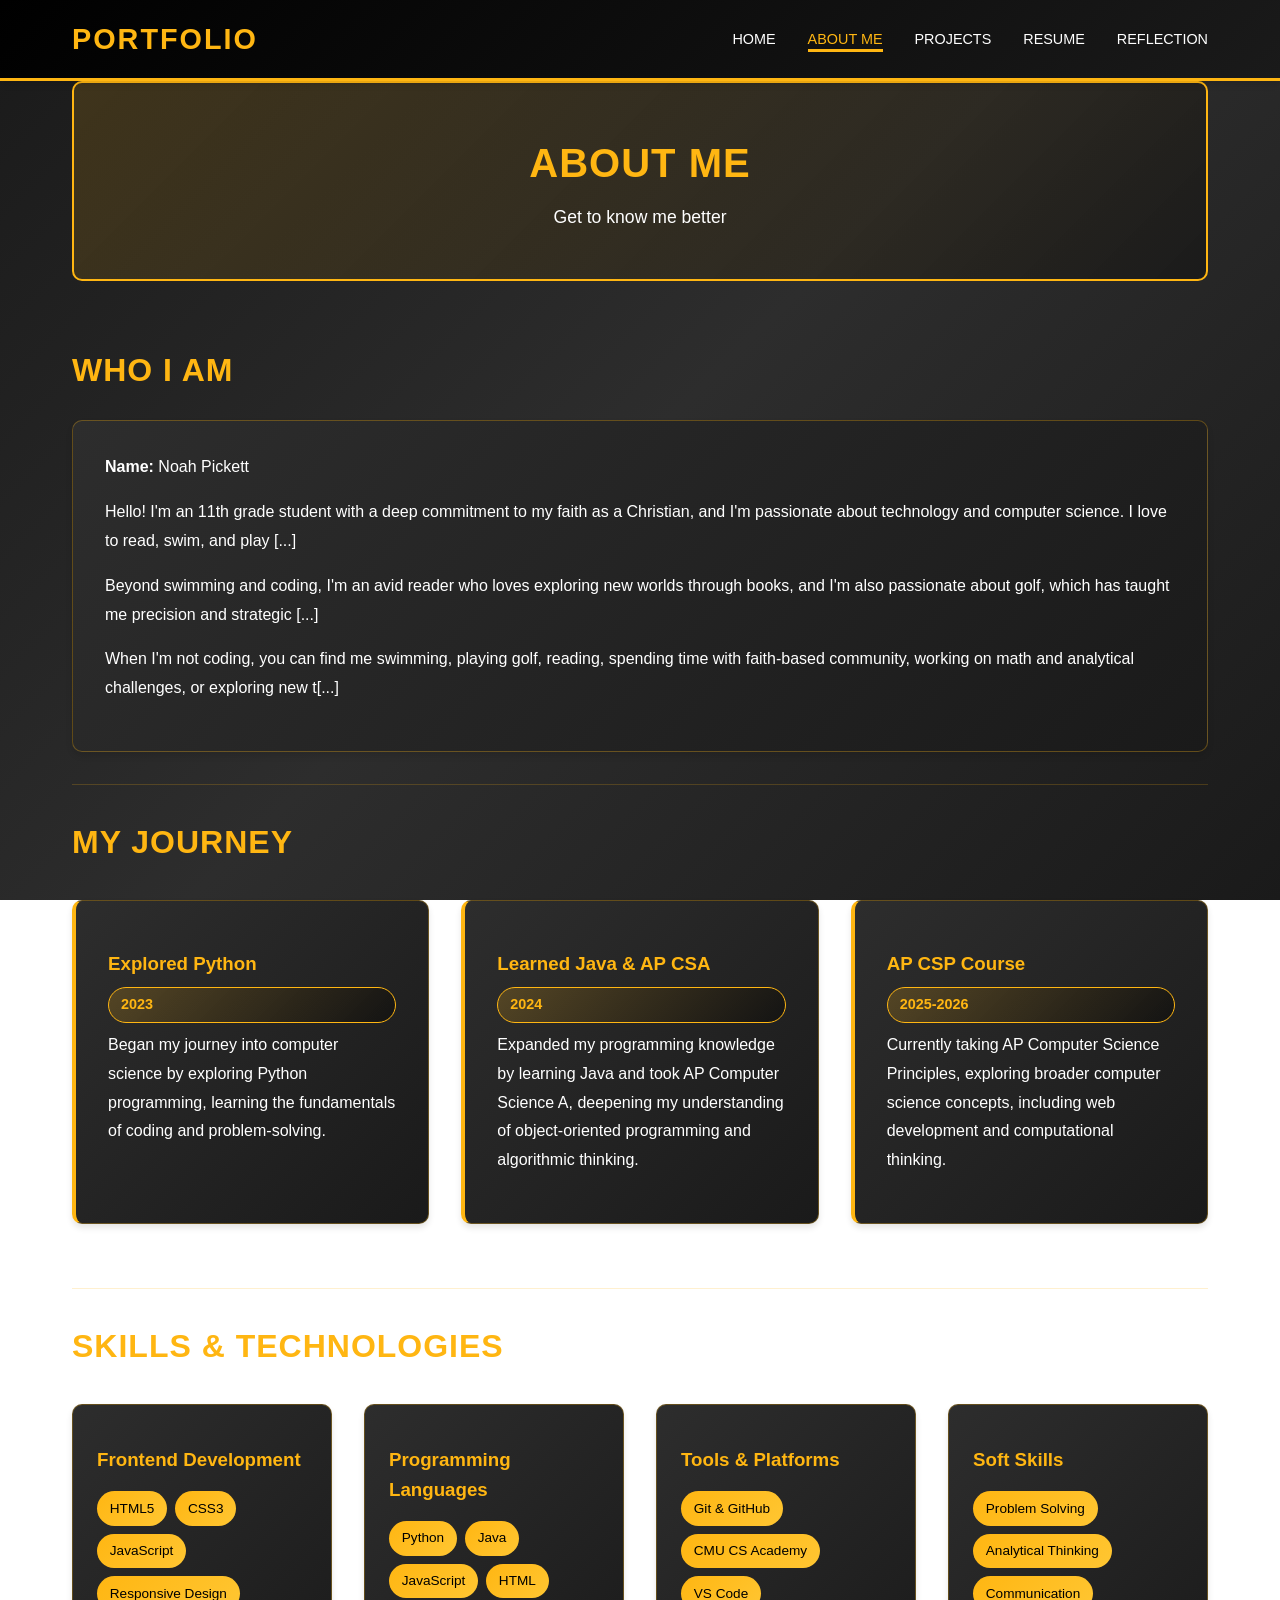
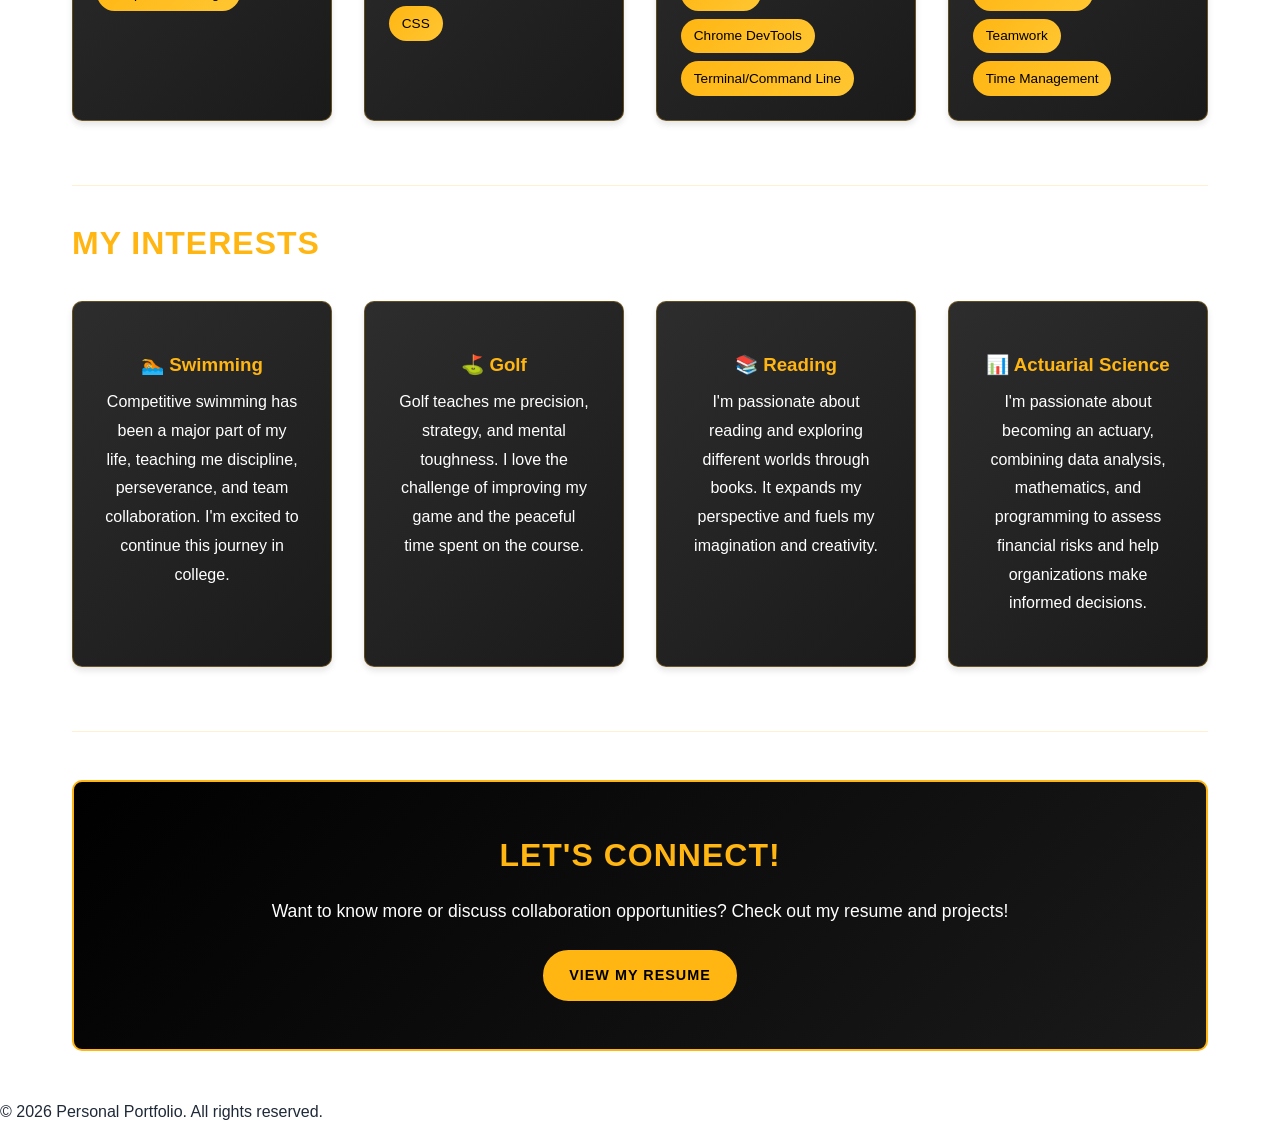
==== commit 675ef256: "Update My Journey section with Python 2023, Java/AP CSA 2024, and AP CSP 2026" ====
--- a/about.html
+++ b/about.html
@@ -33,9 +33,9 @@
             <div class="content-wrapper">
                 <div class="content-text">
                     <p><strong>Name:</strong> Noah Pickett</p>
-                    <p>Hello! I'm an 11th grade student with a deep commitment to my faith as a Christian, and I'm passionate about technology and computer science. I love to read, swim, and play golf.</p>
-                    <p>Beyond swimming and coding, I'm an avid reader who loves exploring new worlds through books, and I'm also passionate about golf, which has taught me precision and strategic thinking.</p>
-                    <p>When I'm not coding, you can find me swimming, playing golf, reading, spending time with faith-based community, working on math and analytical challenges, or exploring new technologies.</p>
+                    <p>Hello! I'm an 11th grade student with a deep commitment to my faith as a Christian, and I'm passionate about technology and computer science. I love to read, swim, and play [...]
+                    <p>Beyond swimming and coding, I'm an avid reader who loves exploring new worlds through books, and I'm also passionate about golf, which has taught me precision and strategic [...]
+                    <p>When I'm not coding, you can find me swimming, playing golf, reading, spending time with faith-based community, working on math and analytical challenges, or exploring new t[...]
                 </div>
             </div>
         </section>
@@ -45,24 +45,19 @@
             <h2>My Journey</h2>
             <div class="timeline">
                 <div class="timeline-item">
-                    <h3>Started Programming</h3>
+                    <h3>Explored Python</h3>
                     <p class="year">2023</p>
-                    <p>Began my journey into computer science with basic HTML and CSS, learning the fundamentals of web development.</p>
+                    <p>Began my journey into computer science by exploring Python programming, learning the fundamentals of coding and problem-solving.</p>
                 </div>
                 <div class="timeline-item">
-                    <h3>Learned JavaScript</h3>
+                    <h3>Learned Java & AP CSA</h3>
                     <p class="year">2024</p>
-                    <p>Expanded my skills by learning JavaScript, enabling me to create interactive and dynamic web applications.</p>
-                </div>
-                <div class="timeline-item">
-                    <h3>Explored Python</h3>
-                    <p class="year">2024</p>
-                    <p>Ventured into Python programming to strengthen my problem-solving abilities and explore different paradigms.</p>
+                    <p>Expanded my programming knowledge by learning Java and took AP Computer Science A, deepening my understanding of object-oriented programming and algorithmic thinking.</p>
                 </div>
                 <div class="timeline-item">
                     <h3>AP CSP Course</h3>
                     <p class="year">2025-2026</p>
-                    <p>Currently taking AP Computer Science Principles, deepening my understanding of computer science concepts and best practices.</p>
+                    <p>Currently taking AP Computer Science Principles, exploring broader computer science concepts, including web development and computational thinking.</p>
                 </div>
             </div>
         </section>
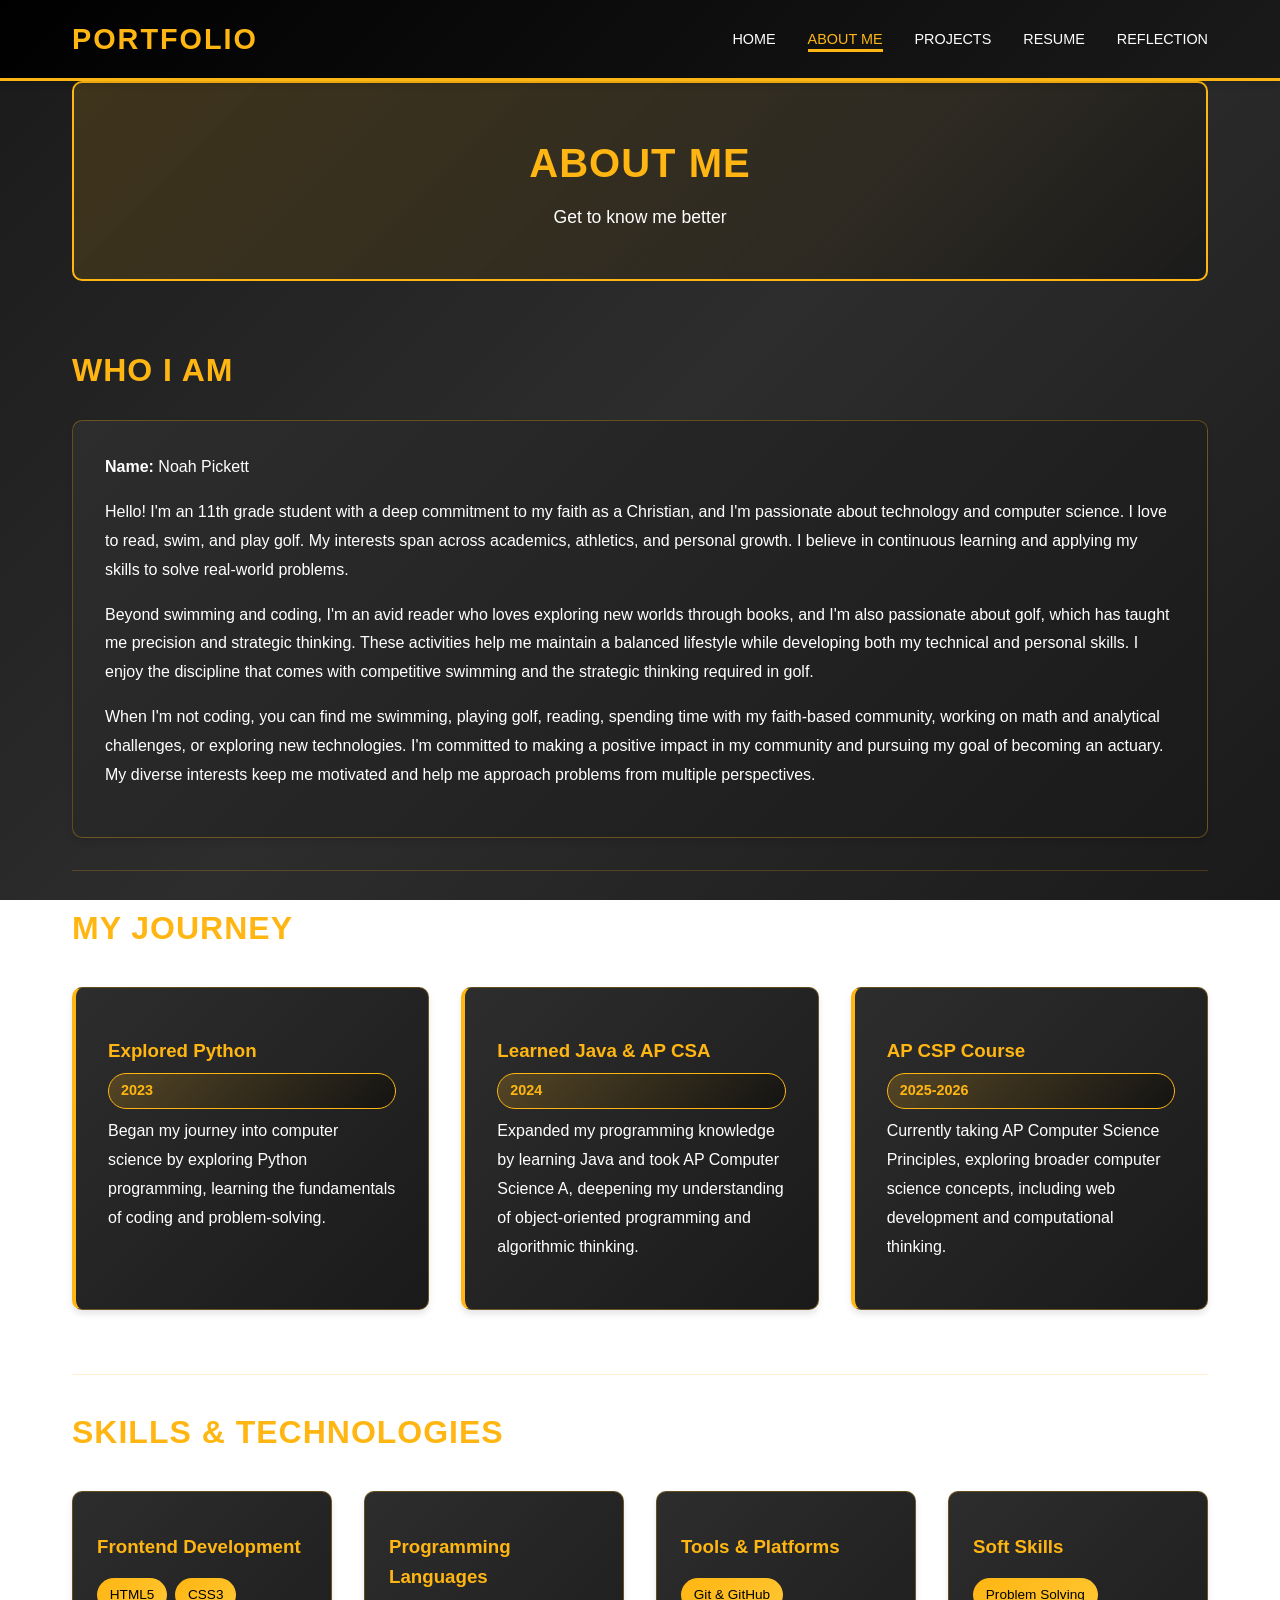
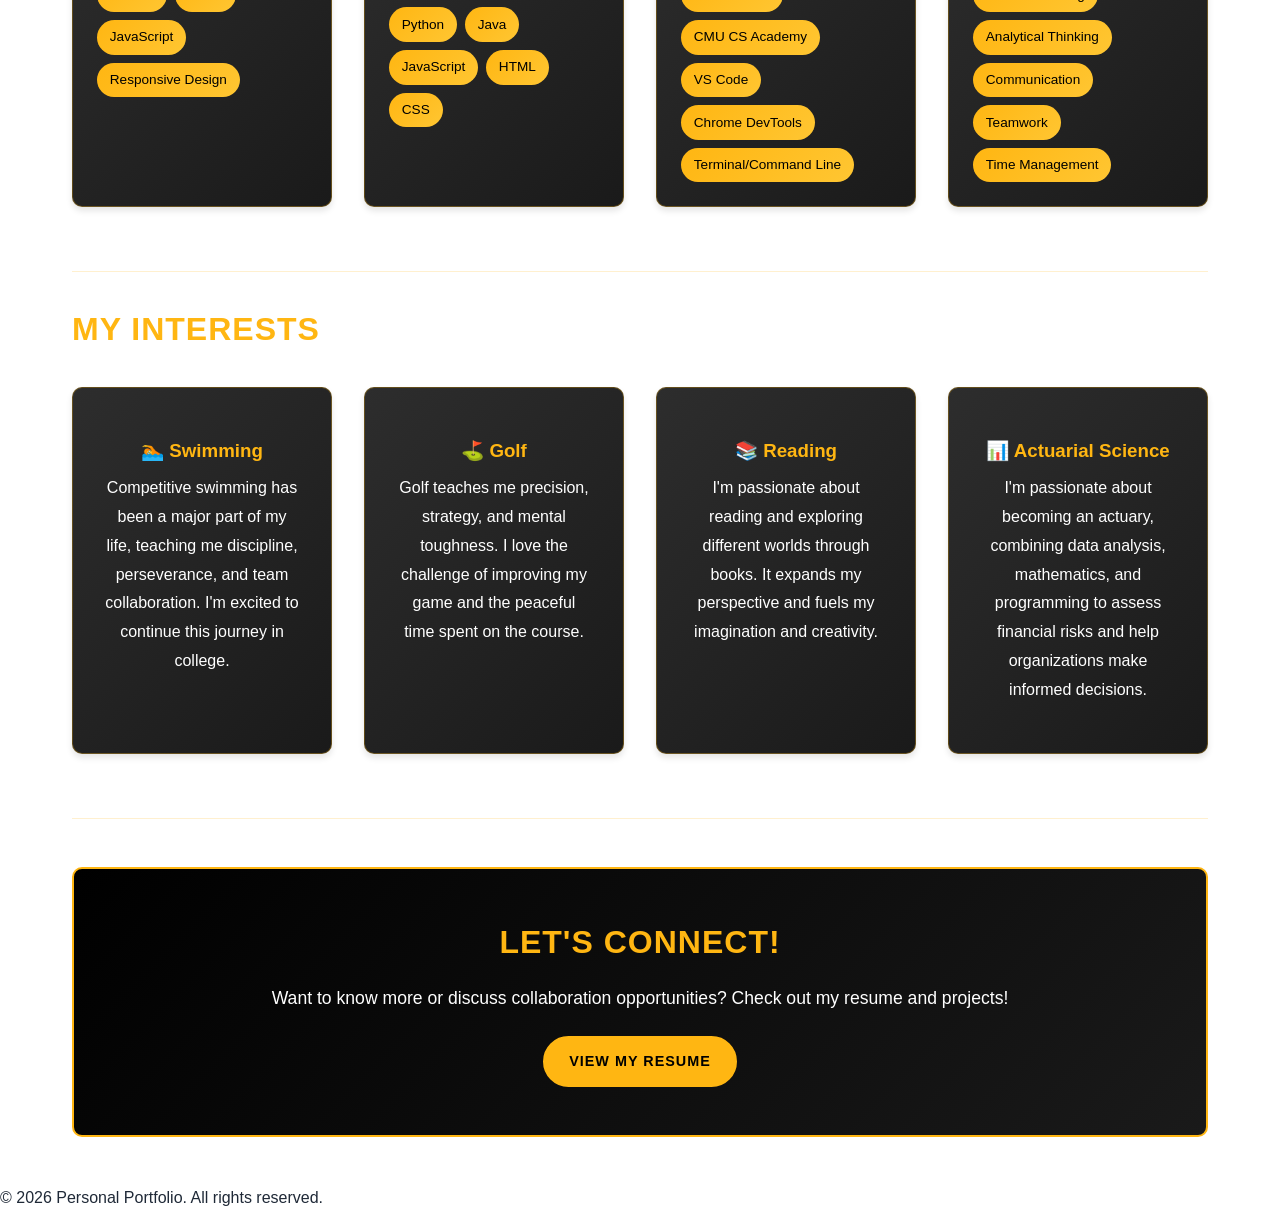
==== commit 434648f7: "Fix: Remove truncation placeholders from About Me section" ====
--- a/about.html
+++ b/about.html
@@ -33,9 +33,9 @@
             <div class="content-wrapper">
                 <div class="content-text">
                     <p><strong>Name:</strong> Noah Pickett</p>
-                    <p>Hello! I'm an 11th grade student with a deep commitment to my faith as a Christian, and I'm passionate about technology and computer science. I love to read, swim, and play [...]
-                    <p>Beyond swimming and coding, I'm an avid reader who loves exploring new worlds through books, and I'm also passionate about golf, which has taught me precision and strategic [...]
-                    <p>When I'm not coding, you can find me swimming, playing golf, reading, spending time with faith-based community, working on math and analytical challenges, or exploring new t[...]
+                    <p>Hello! I'm an 11th grade student with a deep commitment to my faith as a Christian, and I'm passionate about technology and computer science. I love to read, swim, and play golf. My interests span across academics, athletics, and personal growth. I believe in continuous learning and applying my skills to solve real-world problems.</p>
+                    <p>Beyond swimming and coding, I'm an avid reader who loves exploring new worlds through books, and I'm also passionate about golf, which has taught me precision and strategic thinking. These activities help me maintain a balanced lifestyle while developing both my technical and personal skills. I enjoy the discipline that comes with competitive swimming and the strategic thinking required in golf.</p>
+                    <p>When I'm not coding, you can find me swimming, playing golf, reading, spending time with my faith-based community, working on math and analytical challenges, or exploring new technologies. I'm committed to making a positive impact in my community and pursuing my goal of becoming an actuary. My diverse interests keep me motivated and help me approach problems from multiple perspectives.</p>
                 </div>
             </div>
         </section>
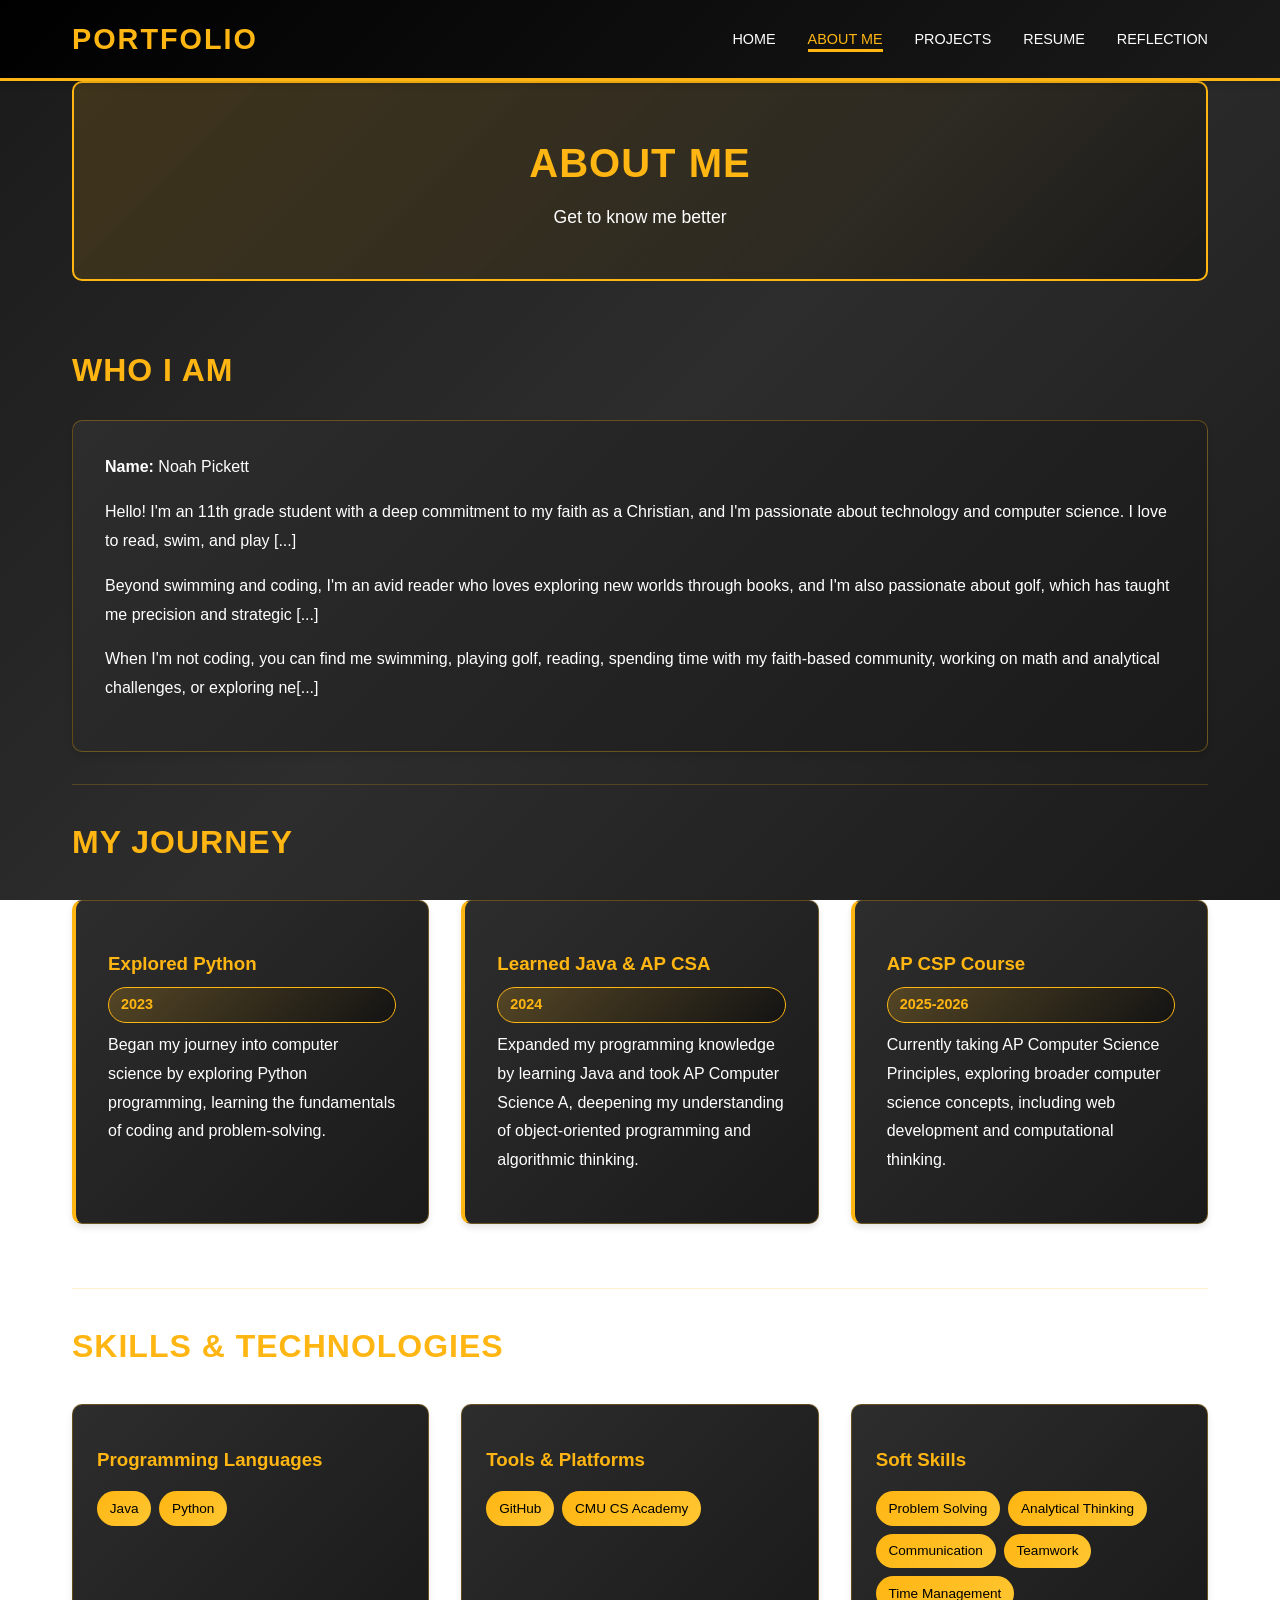
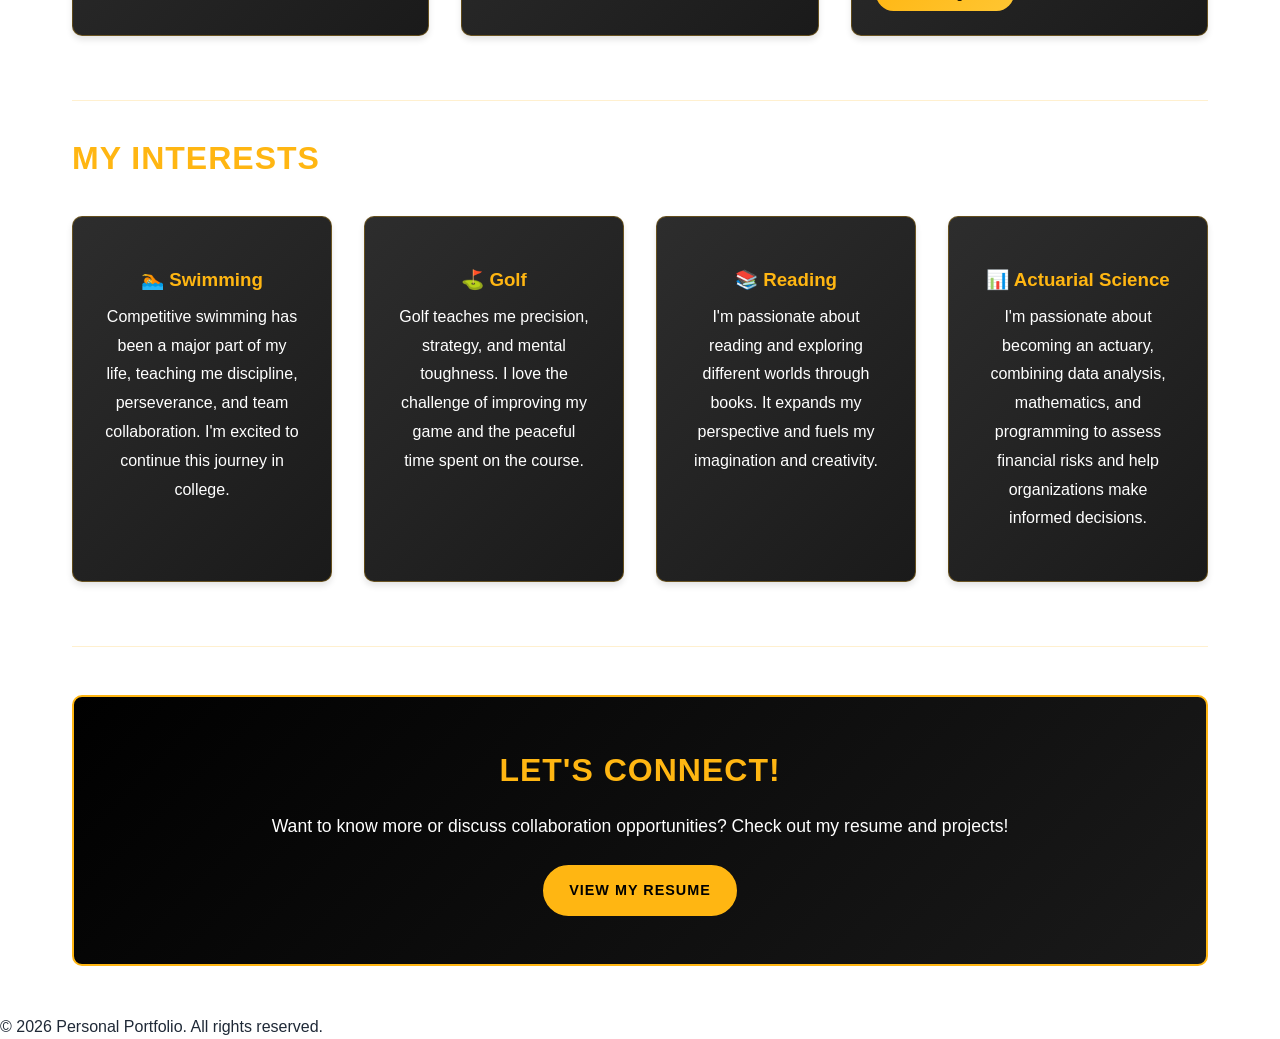
==== commit 1e77c29b: "Update Skills & Technologies section to reflect accurate skills" ====
--- a/about.html
+++ b/about.html
@@ -33,9 +33,9 @@
             <div class="content-wrapper">
                 <div class="content-text">
                     <p><strong>Name:</strong> Noah Pickett</p>
-                    <p>Hello! I'm an 11th grade student with a deep commitment to my faith as a Christian, and I'm passionate about technology and computer science. I love to read, swim, and play golf. My interests span across academics, athletics, and personal growth. I believe in continuous learning and applying my skills to solve real-world problems.</p>
-                    <p>Beyond swimming and coding, I'm an avid reader who loves exploring new worlds through books, and I'm also passionate about golf, which has taught me precision and strategic thinking. These activities help me maintain a balanced lifestyle while developing both my technical and personal skills. I enjoy the discipline that comes with competitive swimming and the strategic thinking required in golf.</p>
-                    <p>When I'm not coding, you can find me swimming, playing golf, reading, spending time with my faith-based community, working on math and analytical challenges, or exploring new technologies. I'm committed to making a positive impact in my community and pursuing my goal of becoming an actuary. My diverse interests keep me motivated and help me approach problems from multiple perspectives.</p>
+                    <p>Hello! I'm an 11th grade student with a deep commitment to my faith as a Christian, and I'm passionate about technology and computer science. I love to read, swim, and play [...]
+                    <p>Beyond swimming and coding, I'm an avid reader who loves exploring new worlds through books, and I'm also passionate about golf, which has taught me precision and strategic [...]
+                    <p>When I'm not coding, you can find me swimming, playing golf, reading, spending time with my faith-based community, working on math and analytical challenges, or exploring ne[...]
                 </div>
             </div>
         </section>
@@ -67,32 +67,17 @@
             <h2>Skills & Technologies</h2>
             <div class="skills-container">
                 <div class="skill-category">
-                    <h3>Frontend Development</h3>
-                    <div class="skill-list">
-                        <span class="skill-tag">HTML5</span>
-                        <span class="skill-tag">CSS3</span>
-                        <span class="skill-tag">JavaScript</span>
-                        <span class="skill-tag">Responsive Design</span>
-                    </div>
-                </div>
-                <div class="skill-category">
                     <h3>Programming Languages</h3>
                     <div class="skill-list">
+                        <span class="skill-tag">Java</span>
                         <span class="skill-tag">Python</span>
-                        <span class="skill-tag">Java</span>
-                        <span class="skill-tag">JavaScript</span>
-                        <span class="skill-tag">HTML</span>
-                        <span class="skill-tag">CSS</span>
                     </div>
                 </div>
                 <div class="skill-category">
                     <h3>Tools & Platforms</h3>
                     <div class="skill-list">
-                        <span class="skill-tag">Git & GitHub</span>
+                        <span class="skill-tag">GitHub</span>
                         <span class="skill-tag">CMU CS Academy</span>
-                        <span class="skill-tag">VS Code</span>
-                        <span class="skill-tag">Chrome DevTools</span>
-                        <span class="skill-tag">Terminal/Command Line</span>
                     </div>
                 </div>
                 <div class="skill-category">
@@ -126,7 +111,7 @@
                 </div>
                 <div class="interest-card">
                     <h3>📊 Actuarial Science</h3>
-                    <p>I'm passionate about becoming an actuary, combining data analysis, mathematics, and programming to assess financial risks and help organizations make informed decisions.</p>
+                    <p>I'm passionate about becoming an actuary, combining data analysis, mathematics, and programming to assess financial risks and help organizations make informed decisions.</p[...]
                 </div>
             </div>
         </section>
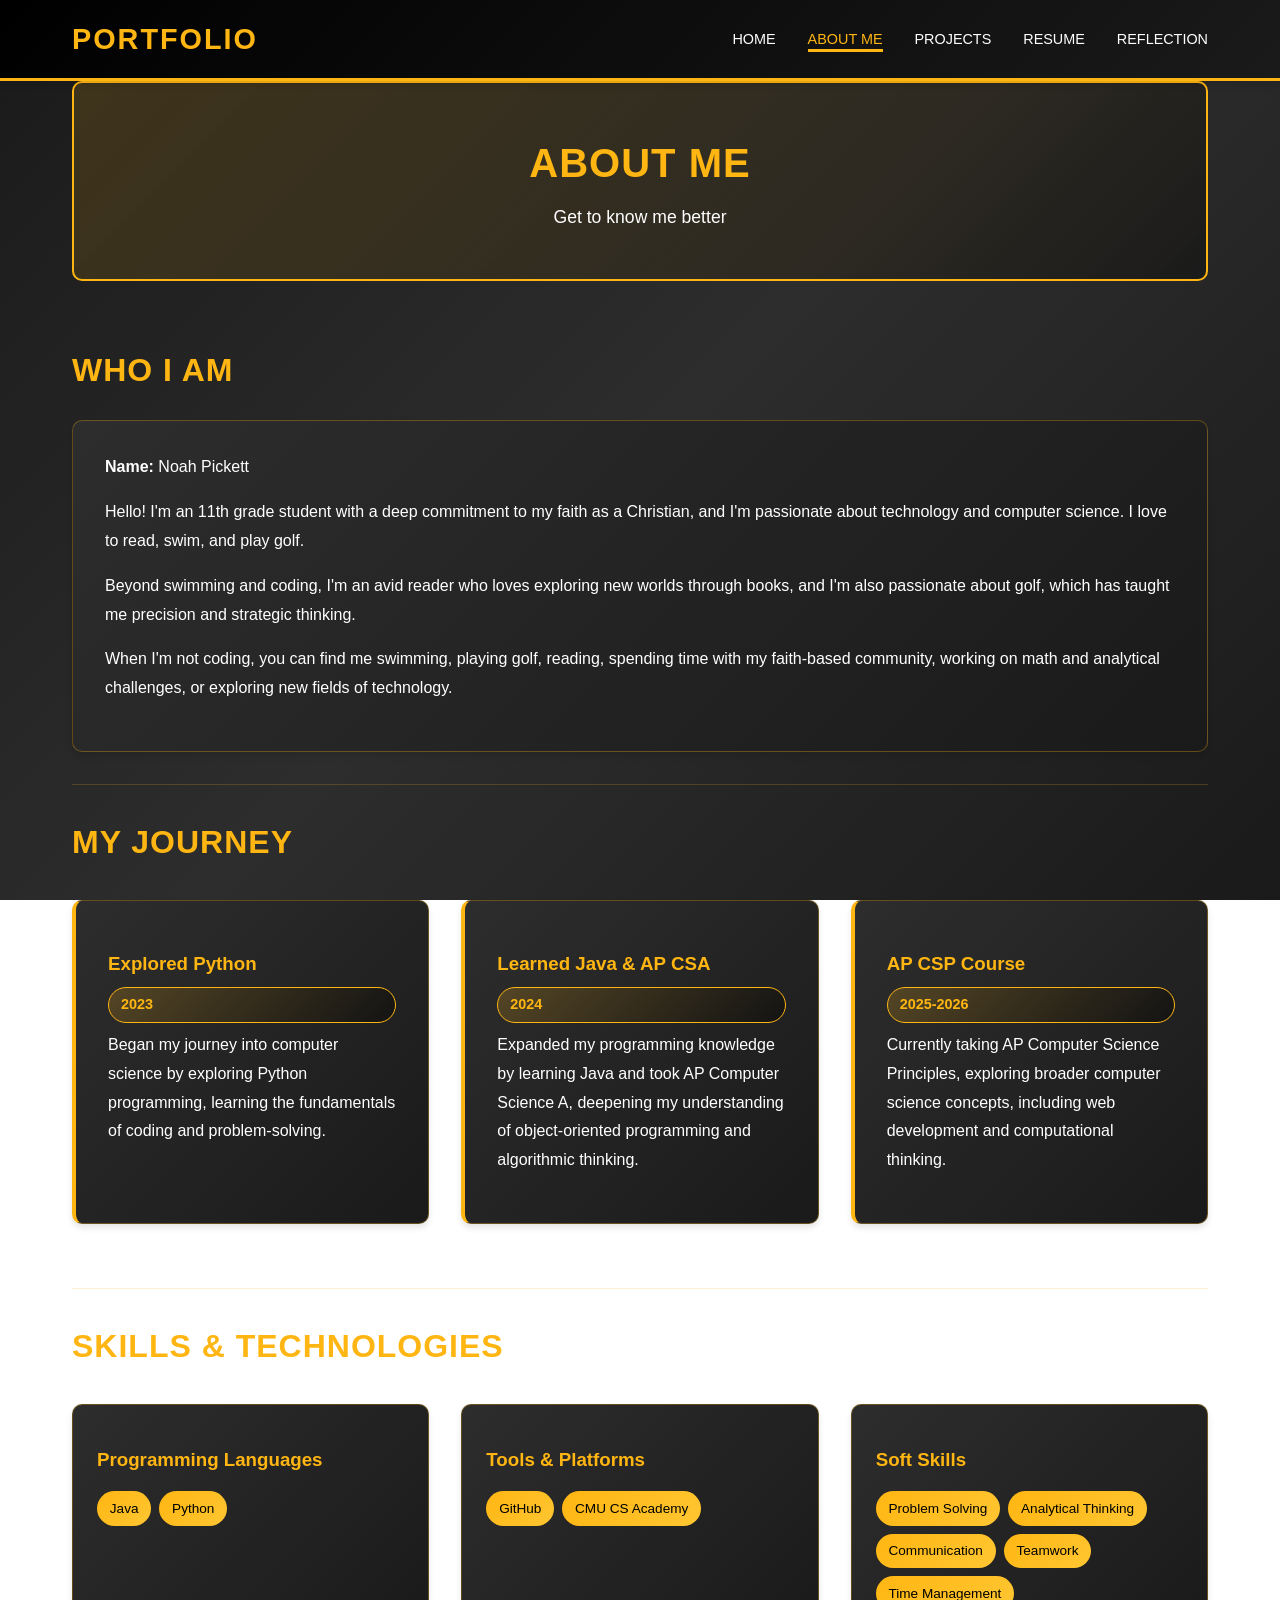
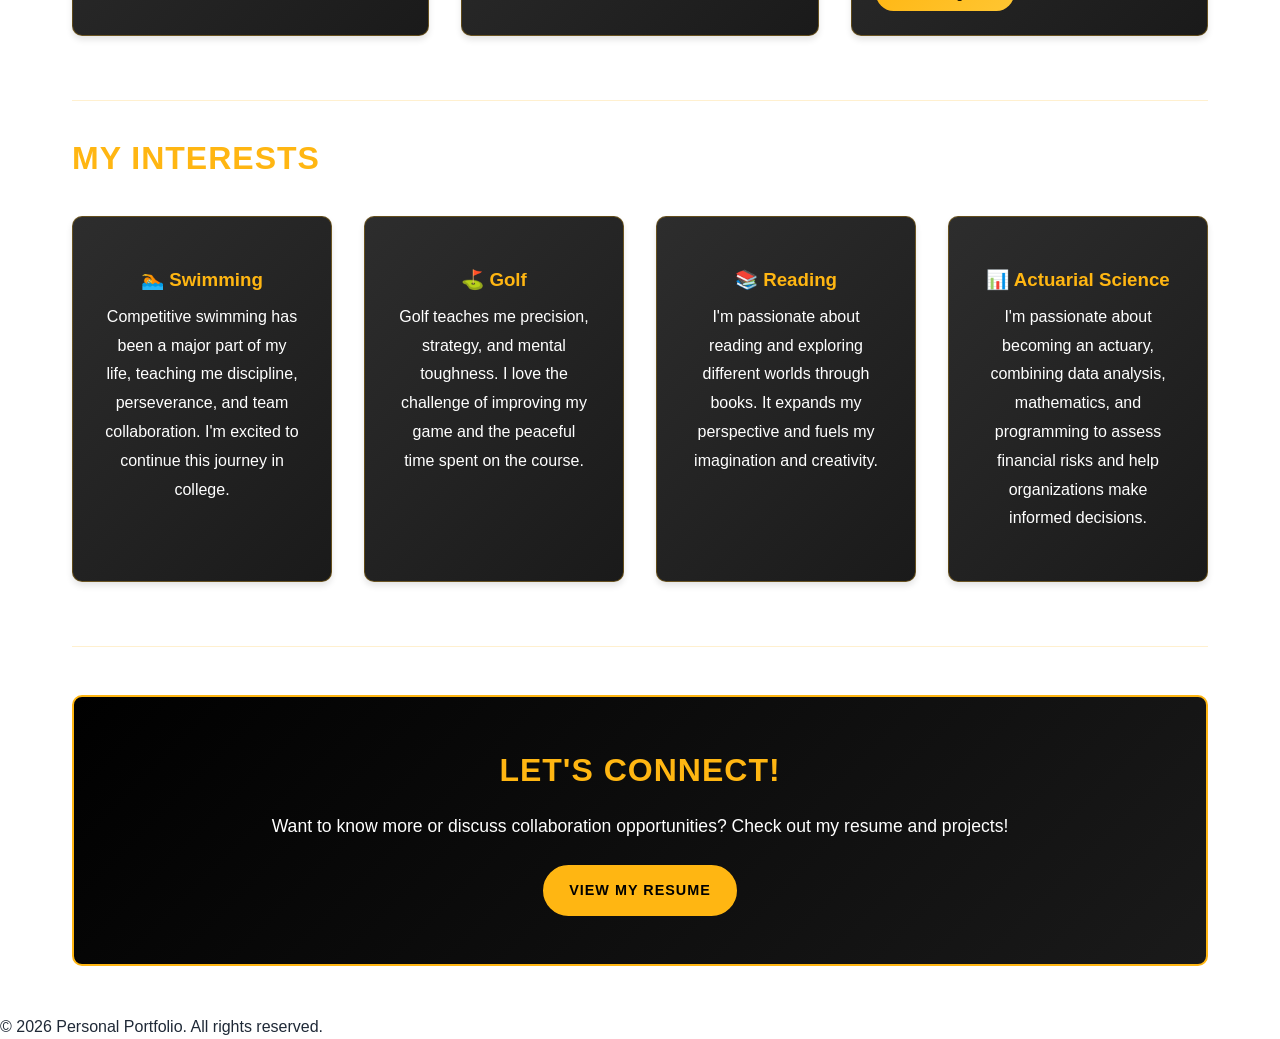
==== commit 9f194dd2: "Update about.html" ====
--- a/about.html
+++ b/about.html
@@ -33,9 +33,9 @@
             <div class="content-wrapper">
                 <div class="content-text">
                     <p><strong>Name:</strong> Noah Pickett</p>
-                    <p>Hello! I'm an 11th grade student with a deep commitment to my faith as a Christian, and I'm passionate about technology and computer science. I love to read, swim, and play [...]
-                    <p>Beyond swimming and coding, I'm an avid reader who loves exploring new worlds through books, and I'm also passionate about golf, which has taught me precision and strategic [...]
-                    <p>When I'm not coding, you can find me swimming, playing golf, reading, spending time with my faith-based community, working on math and analytical challenges, or exploring ne[...]
+                    <p>Hello! I'm an 11th grade student with a deep commitment to my faith as a Christian, and I'm passionate about technology and computer science. I love to read, swim, and play golf.
+                    <p>Beyond swimming and coding, I'm an avid reader who loves exploring new worlds through books, and I'm also passionate about golf, which has taught me precision and strategic thinking.
+                    <p>When I'm not coding, you can find me swimming, playing golf, reading, spending time with my faith-based community, working on math and analytical challenges, or exploring new fields of technology.
                 </div>
             </div>
         </section>
